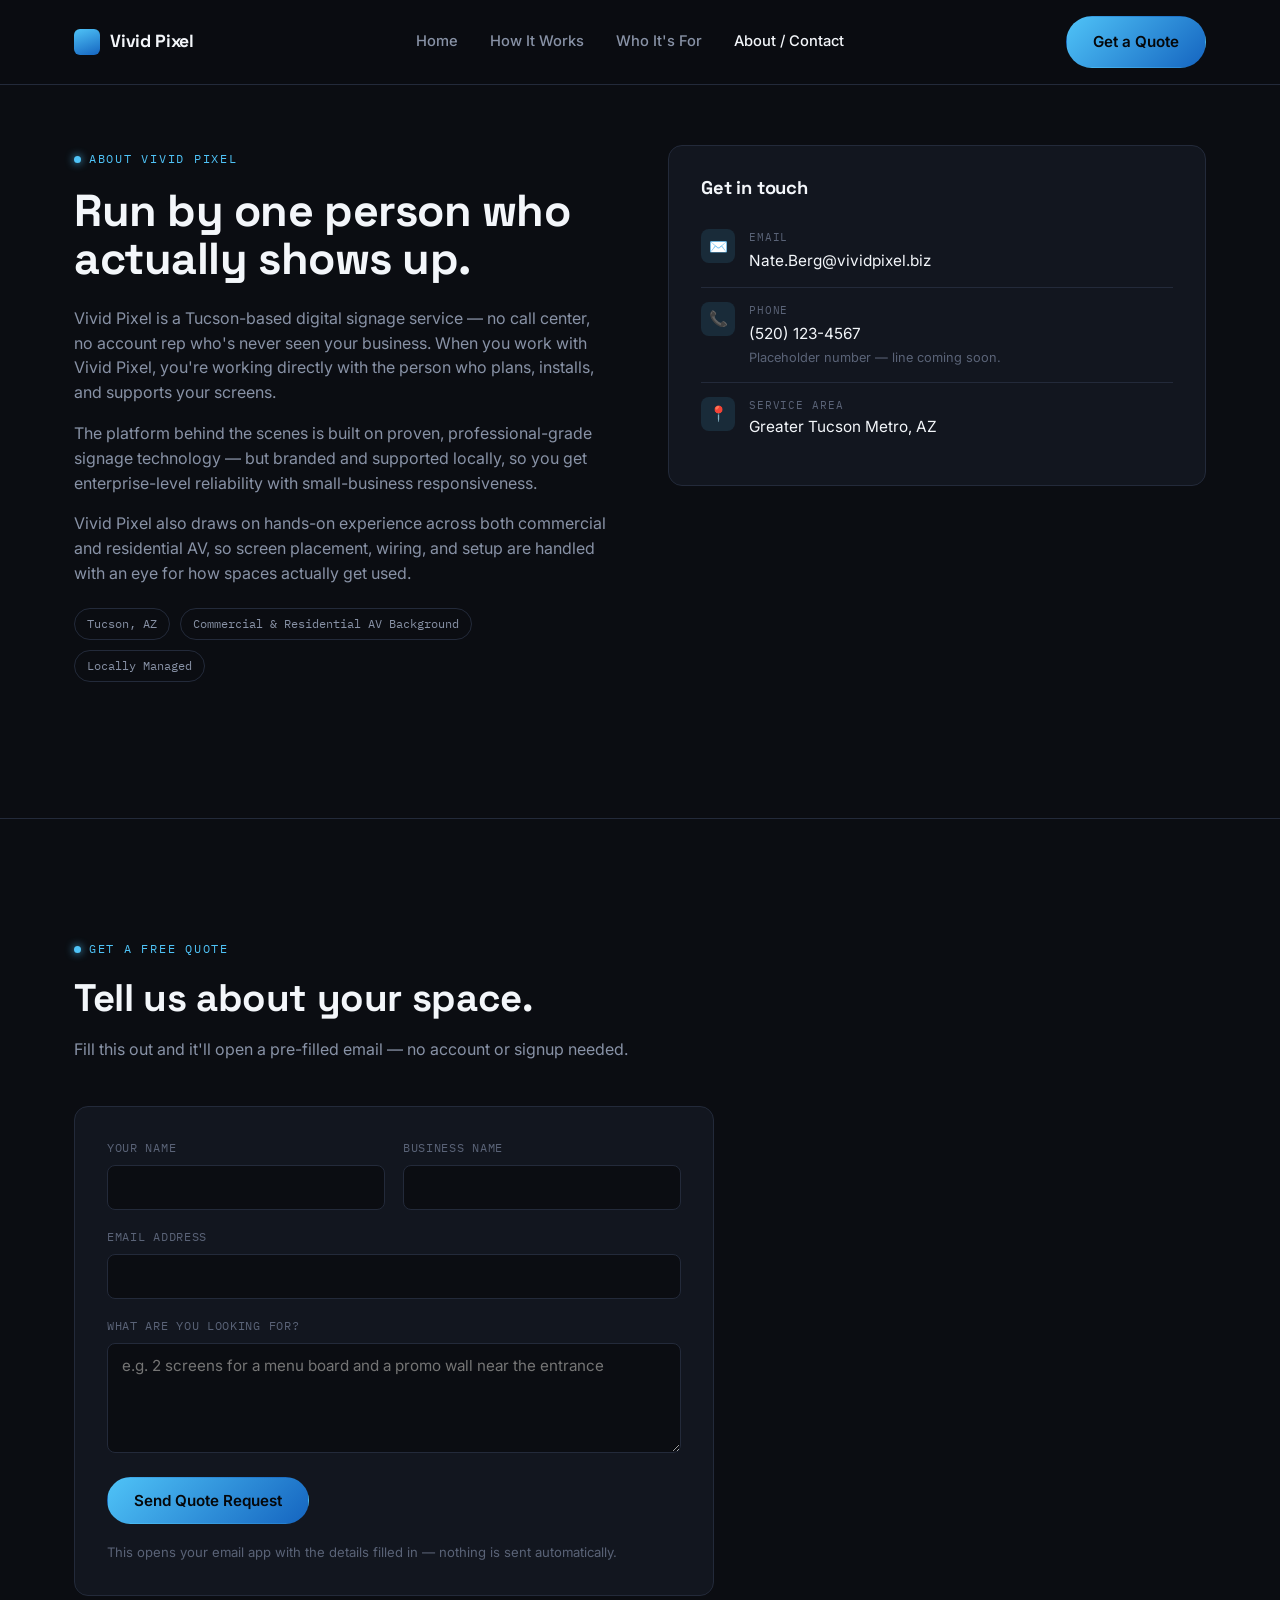
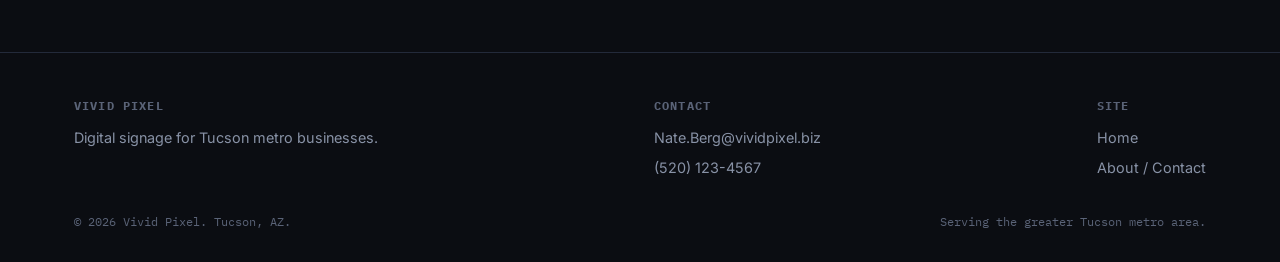
==== about.html @ faa253bd "Add files via upload" ====
<!DOCTYPE html>
<html lang="en">
<head>
<meta charset="UTF-8">
<meta name="viewport" content="width=device-width, initial-scale=1.0">
<title>About &amp; Contact — Vivid Pixel</title>
<meta name="description" content="Meet Vivid Pixel and get a free quote for digital signage at your Tucson-area business.">
<link rel="icon" href="assets/logo.png">
<link rel="preconnect" href="https://fonts.googleapis.com">
<link href="https://fonts.googleapis.com/css2?family=Space+Grotesk:wght@500;700&family=Inter:wght@400;500;600&family=IBM+Plex+Mono:wght@400;500&display=swap" rel="stylesheet">
<link rel="stylesheet" href="style.css">
</head>
<body>

<header class="site-header">
  <div class="wrap">
    <a href="index.html" class="brand">
      <span class="brand-mark"></span>
      Vivid Pixel
    </a>
    <nav class="main-nav">
      <a class="nav-link" href="index.html">Home</a>
      <a class="nav-link" href="index.html#how-it-works">How It Works</a>
      <a class="nav-link" href="index.html#who-its-for">Who It's For</a>
      <a class="nav-link" href="about.html" aria-current="page">About / Contact</a>
    </nav>
    <div class="nav-cta">
      <a href="about.html#quote" class="btn btn-primary">Get a Quote</a>
      <button class="menu-toggle" aria-label="Toggle menu" aria-expanded="false">☰</button>
    </div>
  </div>
</header>

<main>
  <!-- ABOUT -->
  <section style="padding-top: 60px;">
    <div class="wrap about-grid">
      <div class="story">
        <span class="eyebrow">About Vivid Pixel</span>
        <h1 style="font-size: clamp(2rem, 4vw, 2.8rem);">Run by one person who actually shows up.</h1>
        <p>Vivid Pixel is a Tucson-based digital signage service — no call center, no account rep who's never seen your business. When you work with Vivid Pixel, you're working directly with the person who plans, installs, and supports your screens.</p>
        <p>The platform behind the scenes is built on proven, professional-grade signage technology — but branded and supported locally, so you get enterprise-level reliability with small-business responsiveness.</p>
        <p>Vivid Pixel also draws on hands-on experience across both commercial and residential AV, so screen placement, wiring, and setup are handled with an eye for how spaces actually get used.</p>
        <div class="badge-row">
          <span class="badge">Tucson, AZ</span>
          <span class="badge">Commercial &amp; Residential AV Background</span>
          <span class="badge">Locally Managed</span>
        </div>
      </div>

      <div class="contact-card">
        <h3 style="margin-bottom: 18px;">Get in touch</h3>
        <div class="contact-row">
          <span class="icon">✉️</span>
          <div>
            <div class="label">Email</div>
            <a class="value" href="mailto:Nate.Berg@vividpixel.biz">Nate.Berg@vividpixel.biz</a>
          </div>
        </div>
        <div class="contact-row">
          <span class="icon">📞</span>
          <div>
            <div class="label">Phone</div>
            <a class="value" href="tel:5201234567">(520) 123-4567</a>
            <div class="note">Placeholder number — line coming soon.</div>
          </div>
        </div>
        <div class="contact-row">
          <span class="icon">📍</span>
          <div>
            <div class="label">Service Area</div>
            <div class="value">Greater Tucson Metro, AZ</div>
          </div>
        </div>
      </div>
    </div>
  </section>

  <hr class="divider" style="margin: 60px 0;">

  <!-- CONTACT FORM -->
  <section id="quote" class="tight">
    <div class="wrap">
      <div class="section-head">
        <span class="eyebrow">Get a Free Quote</span>
        <h2>Tell us about your space.</h2>
        <p>Fill this out and it'll open a pre-filled email — no account or signup needed.</p>
      </div>

      <form class="quote-form" style="max-width: 640px;">
        <div class="form-row">
          <div class="field">
            <label for="name">Your Name</label>
            <input type="text" id="name" name="name" required>
          </div>
          <div class="field">
            <label for="business">Business Name</label>
            <input type="text" id="business" name="business">
          </div>
        </div>
        <div class="field">
          <label for="email">Email Address</label>
          <input type="email" id="email" name="email" required>
        </div>
        <div class="field">
          <label for="message">What are you looking for?</label>
          <textarea id="message" name="message" placeholder="e.g. 2 screens for a menu board and a promo wall near the entrance"></textarea>
        </div>
        <button type="submit" class="btn btn-primary" style="justify-self: start;">Send Quote Request</button>
        <p class="form-note">This opens your email app with the details filled in — nothing is sent automatically.</p>
      </form>
    </div>
  </section>
</main>

<footer class="site-footer">
  <div class="wrap">
    <div class="footer-grid">
      <div class="footer-col">
        <h4>Vivid Pixel</h4>
        <p>Digital signage for Tucson metro businesses.</p>
      </div>
      <div class="footer-col">
        <h4>Contact</h4>
        <a href="mailto:Nate.Berg@vividpixel.biz">Nate.Berg@vividpixel.biz</a>
        <a href="tel:5201234567">(520) 123-4567</a>
      </div>
      <div class="footer-col">
        <h4>Site</h4>
        <a href="index.html">Home</a>
        <a href="about.html">About / Contact</a>
      </div>
    </div>
    <div class="footer-bottom">
      <span>© 2026 Vivid Pixel. Tucson, AZ.</span>
      <span>Serving the greater Tucson metro area.</span>
    </div>
  </div>
</footer>

<script src="script.js"></script>
</body>
</html>
---- style.css ----
/* ===== Vivid Pixel — Design Tokens ===== */
:root {
  --bg: #0B0D12;
  --surface: #12161F;
  --surface-2: #1A2030;
  --border: #232A3A;
  --blue-light: #4FC3F7;
  --blue-deep: #1565C0;
  --white: #F3F6FA;
  --muted: #8892A6;
  --muted-dim: #5A6377;

  --font-display: 'Space Grotesk', sans-serif;
  --font-body: 'Inter', sans-serif;
  --font-mono: 'IBM Plex Mono', monospace;

  --radius: 14px;
  --radius-sm: 8px;
  --max-width: 1180px;
}

* { box-sizing: border-box; }
html { scroll-behavior: smooth; }

body {
  margin: 0;
  background: var(--bg);
  color: var(--white);
  font-family: var(--font-body);
  line-height: 1.55;
  -webkit-font-smoothing: antialiased;
}

img { max-width: 100%; display: block; }

a { color: inherit; text-decoration: none; }

.wrap {
  max-width: var(--max-width);
  margin: 0 auto;
  padding: 0 24px;
}

h1, h2, h3 {
  font-family: var(--font-display);
  font-weight: 700;
  line-height: 1.08;
  margin: 0 0 0.5em 0;
  letter-spacing: -0.01em;
}

h1 { font-size: clamp(2.4rem, 5vw, 4rem); }
h2 { font-size: clamp(1.7rem, 3.2vw, 2.4rem); }
h3 { font-size: 1.15rem; }

p { color: var(--muted); margin: 0 0 1em 0; }

.eyebrow {
  font-family: var(--font-mono);
  font-size: 0.78rem;
  letter-spacing: 0.14em;
  text-transform: uppercase;
  color: var(--blue-light);
  display: inline-flex;
  align-items: center;
  gap: 8px;
  margin-bottom: 18px;
}

.eyebrow::before {
  content: '';
  width: 7px;
  height: 7px;
  border-radius: 50%;
  background: var(--blue-light);
  box-shadow: 0 0 8px var(--blue-light);
}

/* Buttons */
.btn {
  display: inline-flex;
  align-items: center;
  justify-content: center;
  gap: 8px;
  padding: 13px 26px;
  border-radius: 999px;
  font-family: var(--font-body);
  font-weight: 600;
  font-size: 0.95rem;
  cursor: pointer;
  border: 1px solid transparent;
  transition: transform 0.15s ease, box-shadow 0.15s ease, background 0.15s ease, border-color 0.15s ease;
}

.btn:focus-visible {
  outline: 2px solid var(--blue-light);
  outline-offset: 3px;
}

.btn-primary {
  background: linear-gradient(135deg, var(--blue-light), var(--blue-deep));
  color: #05070A;
}
.btn-primary:hover { transform: translateY(-2px); box-shadow: 0 10px 24px rgba(79, 195, 247, 0.28); }

.btn-ghost {
  background: transparent;
  border-color: var(--border);
  color: var(--white);
}
.btn-ghost:hover { border-color: var(--blue-light); color: var(--blue-light); }

/* ===== Header ===== */
.site-header {
  position: sticky;
  top: 0;
  z-index: 50;
  background: rgba(11, 13, 18, 0.85);
  backdrop-filter: blur(10px);
  border-bottom: 1px solid var(--border);
}

.site-header .wrap {
  display: flex;
  align-items: center;
  justify-content: space-between;
  padding-top: 16px;
  padding-bottom: 16px;
}

.brand {
  display: flex;
  align-items: center;
  gap: 10px;
  font-family: var(--font-display);
  font-weight: 700;
  font-size: 1.1rem;
  letter-spacing: -0.01em;
}

.brand-mark {
  width: 26px;
  height: 26px;
  border-radius: 6px;
  background: linear-gradient(160deg, var(--blue-light), var(--blue-deep));
  flex-shrink: 0;
}

nav.main-nav {
  display: flex;
  align-items: center;
  gap: 32px;
}

nav.main-nav a.nav-link {
  font-size: 0.92rem;
  color: var(--muted);
  font-weight: 500;
  transition: color 0.15s ease;
}
nav.main-nav a.nav-link:hover,
nav.main-nav a.nav-link[aria-current="page"] { color: var(--white); }

.nav-cta { display: flex; align-items: center; gap: 18px; }

.menu-toggle {
  display: none;
  background: none;
  border: 1px solid var(--border);
  border-radius: 8px;
  width: 42px;
  height: 42px;
  color: var(--white);
  font-size: 1.3rem;
  cursor: pointer;
}

@media (max-width: 860px) {
  nav.main-nav { display: none; }
  .nav-cta .btn-ghost { display: none; }
  .menu-toggle { display: block; }

  nav.main-nav.open {
    display: flex;
    flex-direction: column;
    align-items: flex-start;
    gap: 4px;
    position: absolute;
    top: 68px;
    left: 0;
    right: 0;
    background: var(--surface);
    border-bottom: 1px solid var(--border);
    padding: 12px 24px 20px;
  }
  nav.main-nav.open a.nav-link {
    padding: 12px 0;
    width: 100%;
    border-bottom: 1px solid var(--border);
  }
}

/* ===== Hero ===== */
.hero {
  padding: 90px 0 70px;
  position: relative;
  overflow: hidden;
}

.hero::before {
  content: '';
  position: absolute;
  top: -180px;
  right: -160px;
  width: 520px;
  height: 520px;
  background: radial-gradient(circle, rgba(79,195,247,0.16), transparent 70%);
  pointer-events: none;
}

.hero-grid {
  display: grid;
  grid-template-columns: 1.05fr 0.95fr;
  gap: 56px;
  align-items: center;
}

@media (max-width: 900px) {
  .hero-grid { grid-template-columns: 1fr; }
}

.hero-copy p.lead {
  font-size: 1.1rem;
  max-width: 46ch;
  margin-bottom: 28px;
}

.hero-actions { display: flex; gap: 14px; flex-wrap: wrap; margin-bottom: 34px; }

.hero-trust {
  display: flex;
  gap: 22px;
  flex-wrap: wrap;
  font-family: var(--font-mono);
  font-size: 0.78rem;
  color: var(--muted-dim);
  letter-spacing: 0.02em;
}

/* Signature: mock signage screen */
.screen-mockup {
  background: var(--surface);
  border: 1px solid var(--border);
  border-radius: 20px;
  padding: 16px;
  box-shadow: 0 30px 60px -20px rgba(0,0,0,0.6);
}

.screen-mockup-bar {
  display: flex;
  align-items: center;
  justify-content: space-between;
  padding: 0 6px 14px;
  font-family: var(--font-mono);
  font-size: 0.7rem;
  color: var(--muted-dim);
}

.screen-mockup-bar .live {
  display: inline-flex;
  align-items: center;
  gap: 6px;
  color: var(--blue-light);
}
.screen-mockup-bar .live::before {
  content: '';
  width: 6px;
  height: 6px;
  border-radius: 50%;
  background: var(--blue-light);
  animation: pulse 1.6s infinite ease-in-out;
}

@keyframes pulse {
  0%, 100% { opacity: 1; }
  50% { opacity: 0.25; }
}

.screen {
  position: relative;
  aspect-ratio: 16 / 10;
  border-radius: 12px;
  overflow: hidden;
  background: linear-gradient(160deg, #0E2A3D, #071019 65%);
  border: 1px solid var(--border);
}

.slide {
  position: absolute;
  inset: 0;
  display: flex;
  flex-direction: column;
  justify-content: flex-end;
  padding: 22px;
  opacity: 0;
  transform: scale(1.02);
  transition: opacity 0.6s ease, transform 0.6s ease;
}
.slide.active { opacity: 1; transform: scale(1); }

.slide .tag {
  font-family: var(--font-mono);
  font-size: 0.68rem;
  color: var(--blue-light);
  letter-spacing: 0.1em;
  text-transform: uppercase;
  margin-bottom: 8px;
}
.slide h4 {
  font-family: var(--font-display);
  font-size: 1.5rem;
  margin: 0 0 4px 0;
  color: var(--white);
}
.slide p { color: rgba(243,246,250,0.75); margin: 0; font-size: 0.9rem; }

.screen-progress {
  height: 3px;
  background: var(--border);
  border-radius: 3px;
  margin-top: 12px;
  overflow: hidden;
}
.screen-progress-bar {
  height: 100%;
  width: 0%;
  background: linear-gradient(90deg, var(--blue-light), var(--blue-deep));
}
.screen-progress-bar.animate { animation: fillbar 4s linear; }
@keyframes fillbar { from { width: 0%; } to { width: 100%; } }

.mockup-caption {
  text-align: center;
  font-family: var(--font-mono);
  font-size: 0.72rem;
  color: var(--muted-dim);
  margin-top: 14px;
}

/* ===== Sections ===== */
section { padding: 76px 0; }
section.tight { padding: 56px 0; }
.section-head { max-width: 640px; margin-bottom: 44px; }
.section-head p { margin: 0; }

.divider { border: none; border-top: 1px solid var(--border); margin: 0; }

/* Steps */
.steps {
  display: grid;
  grid-template-columns: repeat(3, 1fr);
  gap: 28px;
}
@media (max-width: 780px) { .steps { grid-template-columns: 1fr; } }

.step {
  background: var(--surface);
  border: 1px solid var(--border);
  border-radius: var(--radius);
  padding: 28px 26px;
}
.step .num {
  font-family: var(--font-mono);
  color: var(--blue-light);
  font-size: 0.85rem;
  margin-bottom: 14px;
  display: block;
}
.step h3 { margin-bottom: 10px; }
.step p { margin: 0; font-size: 0.94rem; }

/* Use case grid */
.use-grid {
  display: grid;
  grid-template-columns: repeat(4, 1fr);
  gap: 20px;
}
@media (max-width: 980px) { .use-grid { grid-template-columns: repeat(2, 1fr); } }
@media (max-width: 560px) { .use-grid { grid-template-columns: 1fr; } }

.use-card {
  border: 1px solid var(--border);
  border-radius: var(--radius);
  padding: 24px 20px;
  background: linear-gradient(160deg, var(--surface), var(--bg));
  transition: border-color 0.15s ease, transform 0.15s ease;
}
.use-card:hover { border-color: var(--blue-light); transform: translateY(-3px); }
.use-card .icon {
  width: 40px; height: 40px;
  border-radius: 10px;
  background: rgba(79,195,247,0.12);
  color: var(--blue-light);
  display: flex; align-items: center; justify-content: center;
  margin-bottom: 16px;
  font-size: 1.15rem;
}
.use-card h3 { font-size: 1rem; margin-bottom: 6px; }
.use-card p { font-size: 0.88rem; margin: 0; }

/* Why list */
.why-grid {
  display: grid;
  grid-template-columns: repeat(2, 1fr);
  gap: 24px 40px;
}
@media (max-width: 700px) { .why-grid { grid-template-columns: 1fr; } }

.why-item { display: flex; gap: 14px; }
.why-item .mark {
  flex-shrink: 0;
  width: 30px; height: 30px;
  border-radius: 50%;
  background: rgba(79,195,247,0.12);
  color: var(--blue-light);
  display: flex; align-items: center; justify-content: center;
  font-family: var(--font-mono);
  font-size: 0.85rem;
}
.why-item h3 { font-size: 1rem; margin-bottom: 4px; }
.why-item p { margin: 0; font-size: 0.9rem; }

/* CTA band */
.cta-band {
  background: linear-gradient(135deg, var(--surface-2), var(--surface));
  border: 1px solid var(--border);
  border-radius: 20px;
  padding: 52px;
  display: flex;
  align-items: center;
  justify-content: space-between;
  gap: 30px;
  flex-wrap: wrap;
}
.cta-band h2 { margin-bottom: 8px; }
.cta-band p { margin: 0; }

/* Footer */
footer.site-footer {
  border-top: 1px solid var(--border);
  padding: 44px 0 30px;
}
.footer-grid {
  display: flex;
  justify-content: space-between;
  gap: 30px;
  flex-wrap: wrap;
  margin-bottom: 26px;
}
.footer-col h4 {
  font-family: var(--font-mono);
  font-size: 0.72rem;
  letter-spacing: 0.1em;
  text-transform: uppercase;
  color: var(--muted-dim);
  margin: 0 0 12px 0;
}
.footer-col a, .footer-col p {
  display: block;
  font-size: 0.9rem;
  color: var(--muted);
  margin: 0 0 8px 0;
}
.footer-col a:hover { color: var(--blue-light); }
.footer-bottom {
  font-family: var(--font-mono);
  font-size: 0.75rem;
  color: var(--muted-dim);
  display: flex;
  justify-content: space-between;
  flex-wrap: wrap;
  gap: 10px;
}

/* ===== About / Contact page ===== */
.about-grid {
  display: grid;
  grid-template-columns: 1fr 1fr;
  gap: 56px;
  align-items: start;
}
@media (max-width: 900px) { .about-grid { grid-template-columns: 1fr; } }

.badge-row { display: flex; gap: 10px; flex-wrap: wrap; margin-top: 22px; }
.badge {
  font-family: var(--font-mono);
  font-size: 0.72rem;
  color: var(--muted);
  border: 1px solid var(--border);
  border-radius: 999px;
  padding: 6px 12px;
}

.contact-card {
  background: var(--surface);
  border: 1px solid var(--border);
  border-radius: var(--radius);
  padding: 32px;
}
.contact-row {
  display: flex;
  gap: 14px;
  padding: 14px 0;
  border-bottom: 1px solid var(--border);
}
.contact-row:last-child { border-bottom: none; }
.contact-row .icon {
  width: 34px; height: 34px;
  border-radius: 8px;
  background: rgba(79,195,247,0.12);
  color: var(--blue-light);
  display: flex; align-items: center; justify-content: center;
  flex-shrink: 0;
  font-size: 0.95rem;
}
.contact-row .label {
  font-family: var(--font-mono);
  font-size: 0.68rem;
  letter-spacing: 0.08em;
  text-transform: uppercase;
  color: var(--muted-dim);
  margin-bottom: 2px;
}
.contact-row .value { color: var(--white); font-size: 0.96rem; }
.contact-row .note { color: var(--muted-dim); font-size: 0.8rem; margin-top: 2px; }

form.quote-form {
  background: var(--surface);
  border: 1px solid var(--border);
  border-radius: var(--radius);
  padding: 32px;
  display: grid;
  gap: 18px;
}
.form-row { display: grid; grid-template-columns: 1fr 1fr; gap: 18px; }
@media (max-width: 560px) { .form-row { grid-template-columns: 1fr; } }

.field label {
  display: block;
  font-family: var(--font-mono);
  font-size: 0.72rem;
  letter-spacing: 0.06em;
  text-transform: uppercase;
  color: var(--muted-dim);
  margin-bottom: 8px;
}
.field input,
.field textarea,
.field select {
  width: 100%;
  background: var(--bg);
  border: 1px solid var(--border);
  border-radius: var(--radius-sm);
  padding: 12px 14px;
  color: var(--white);
  font-family: var(--font-body);
  font-size: 0.95rem;
}
.field input:focus,
.field textarea:focus,
.field select:focus {
  outline: none;
  border-color: var(--blue-light);
}
.field textarea { resize: vertical; min-height: 110px; }

.form-note {
  font-size: 0.82rem;
  color: var(--muted-dim);
  margin: 0;
}

.story p { font-size: 1rem; }
.story p:last-child { margin-bottom: 0; }
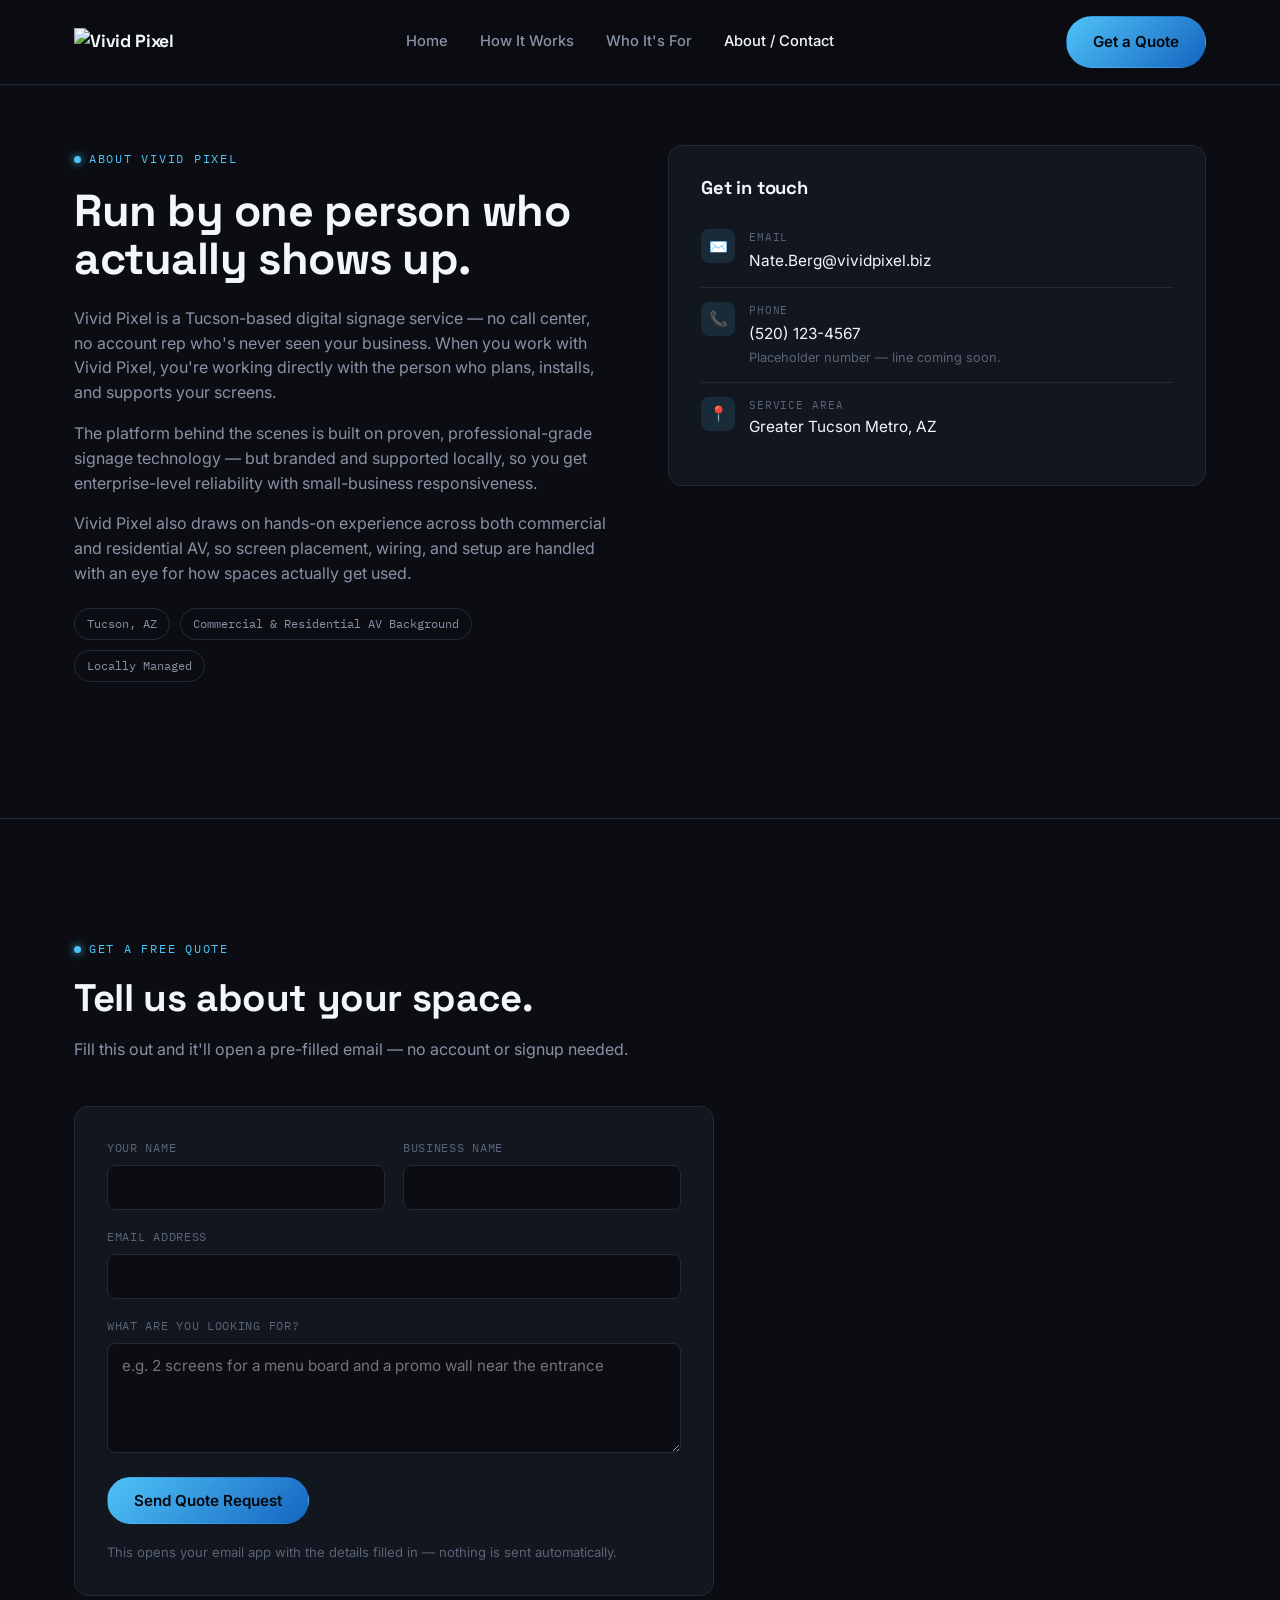
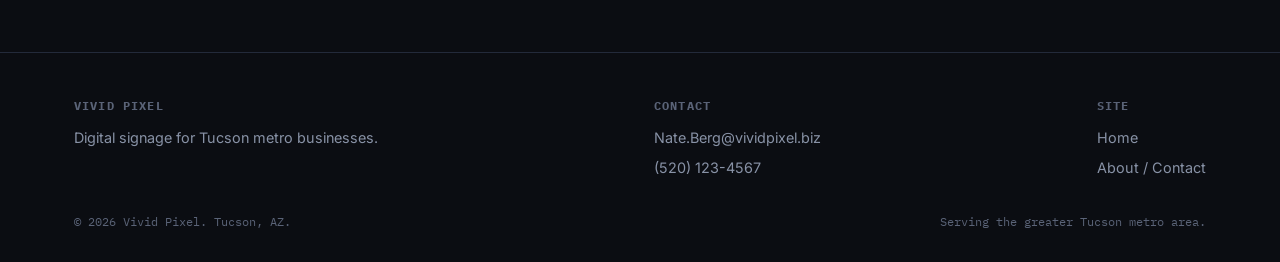
==== commit 825ae2a6: "Add files via upload" ====
--- a/about.html
+++ b/about.html
@@ -5,18 +5,17 @@
 <meta name="viewport" content="width=device-width, initial-scale=1.0">
 <title>About &amp; Contact — Vivid Pixel</title>
 <meta name="description" content="Meet Vivid Pixel and get a free quote for digital signage at your Tucson-area business.">
-<link rel="icon" href="assets/logo.png">
+<link rel="icon" href="assets/branding/logo.png">
 <link rel="preconnect" href="https://fonts.googleapis.com">
 <link href="https://fonts.googleapis.com/css2?family=Space+Grotesk:wght@500;700&family=Inter:wght@400;500;600&family=IBM+Plex+Mono:wght@400;500&display=swap" rel="stylesheet">
-<link rel="stylesheet" href="style.css">
+<link rel="stylesheet" href="style.css?v=2">
 </head>
 <body>
 
 <header class="site-header">
   <div class="wrap">
     <a href="index.html" class="brand">
-      <span class="brand-mark"></span>
-      Vivid Pixel
+      <img src="assets/branding/logo-header.png" alt="Vivid Pixel" class="brand-logo" />
     </a>
     <nav class="main-nav">
       <a class="nav-link" href="index.html">Home</a>
@@ -138,6 +137,6 @@
   </div>
 </footer>
 
-<script src="script.js"></script>
+<script src="script.js?v=2"></script>
 </body>
 </html>
--- a/style.css
+++ b/style.css
@@ -308,6 +308,11 @@
 }
 .slide.active { opacity: 1; transform: scale(1); }
 
+/* Only the visible slide should be clickable — otherwise the last slide
+   in the HTML always sits on top and swallows clicks meant for others. */
+.slide { pointer-events: none; }
+.slide.active { pointer-events: auto; }
+
 .slide .tag {
   font-family: var(--font-mono);
   font-size: 0.68rem;
@@ -324,20 +329,26 @@
 }
 .slide p { color: rgba(243,246,250,0.75); margin: 0; font-size: 0.9rem; }
 
-.screen-progress {
-  height: 3px;
-  background: var(--border);
-  border-radius: 3px;
-  margin-top: 12px;
-  overflow: hidden;
-}
-.screen-progress-bar {
+/* Image slides (real signage example photos) fill the frame edge-to-edge,
+   cropping to cover rather than being padded/inset like text slides. */
+.slide img {
+  width: 100%;
   height: 100%;
-  width: 0%;
-  background: linear-gradient(90deg, var(--blue-light), var(--blue-deep));
-}
-.screen-progress-bar.animate { animation: fillbar 4s linear; }
-@keyframes fillbar { from { width: 0%; } to { width: 100%; } }
+  object-fit: cover;
+  border-radius: inherit;
+}
+
+.screen.image-screen .slide {
+  padding: 0;
+}
+
+.slide img.lightbox-trigger {
+  cursor: zoom-in;
+  transition: filter 0.2s ease;
+}
+.slide img.lightbox-trigger:hover {
+  filter: brightness(1.08);
+}
 
 .mockup-caption {
   text-align: center;
@@ -582,3 +593,61 @@
 
 .story p { font-size: 1rem; }
 .story p:last-child { margin-bottom: 0; }
+
+/* ===== Lightbox (click an image to view it enlarged, in-page) ===== */
+.lightbox {
+  position: fixed;
+  inset: 0;
+  z-index: 200;
+  display: flex;
+  align-items: center;
+  justify-content: center;
+  padding: 40px;
+  background: rgba(5, 6, 9, 0.88);
+  backdrop-filter: blur(6px);
+  opacity: 0;
+  visibility: hidden;
+  transition: opacity 0.2s ease, visibility 0.2s ease;
+}
+
+.lightbox.open {
+  opacity: 1;
+  visibility: visible;
+}
+
+.lightbox-img {
+  max-width: min(90vw, 1100px);
+  max-height: 85vh;
+  width: auto;
+  height: auto;
+  border-radius: var(--radius);
+  box-shadow: 0 30px 80px -20px rgba(0,0,0,0.7);
+  border: 1px solid var(--border);
+  transform: scale(0.96);
+  transition: transform 0.2s ease;
+}
+.lightbox.open .lightbox-img {
+  transform: scale(1);
+}
+
+.lightbox-close {
+  position: absolute;
+  top: 22px;
+  right: 26px;
+  width: 44px;
+  height: 44px;
+  border-radius: 50%;
+  border: 1px solid var(--border);
+  background: var(--surface);
+  color: var(--white);
+  font-size: 1.6rem;
+  line-height: 1;
+  cursor: pointer;
+  display: flex;
+  align-items: center;
+  justify-content: center;
+}
+.lightbox-close:hover {
+  border-color: var(--blue-light);
+  color: var(--blue-light);
+}
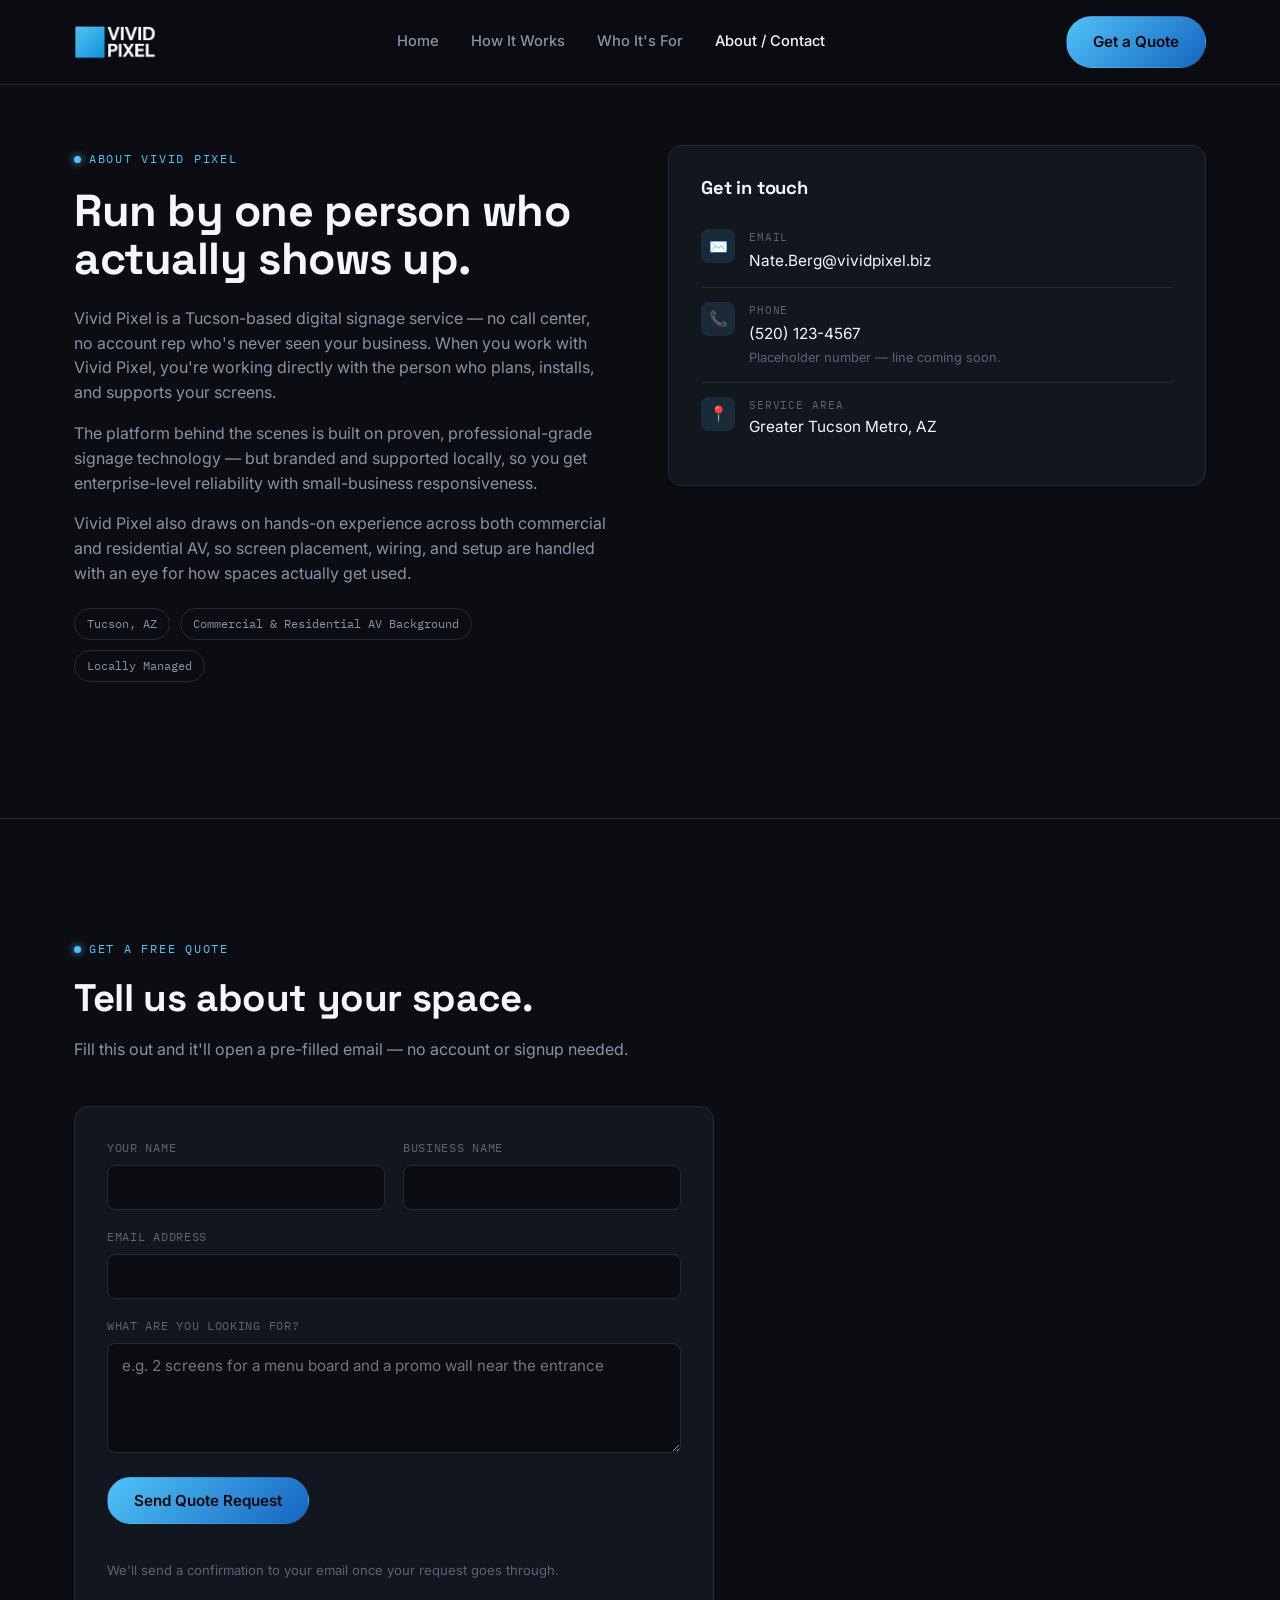
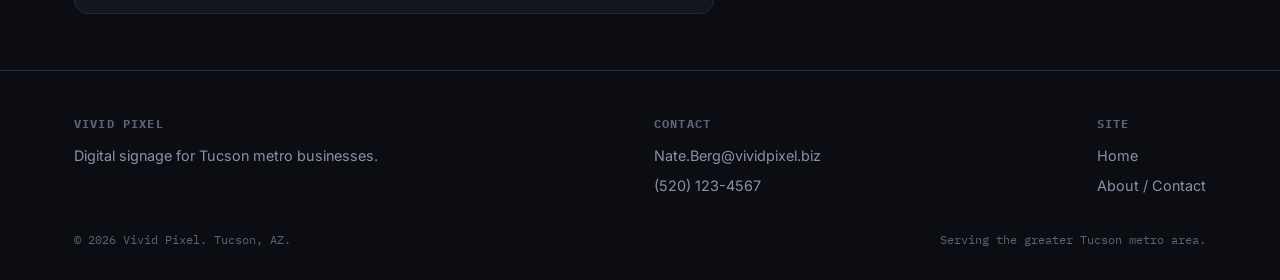
==== commit 7856489e: "Add files via upload" ====
--- a/about.html
+++ b/about.html
@@ -86,7 +86,16 @@
         <p>Fill this out and it'll open a pre-filled email — no account or signup needed.</p>
       </div>
 
-      <form class="quote-form" style="max-width: 640px;">
+      <form class="quote-form" style="max-width: 640px;" action="https://formsubmit.co/Nate.Berg@vividpixel.biz" method="POST">
+        <!-- FormSubmit configuration (all hidden, none shown to the visitor) -->
+        <input type="hidden" name="_subject" value="New Quote Request — Vivid Pixel Website">
+        <input type="hidden" name="_template" value="table">
+        <input type="hidden" name="_captcha" value="false">
+        <input type="hidden" name="_autoresponse" value="Thanks for reaching out to Vivid Pixel! We've received your quote request and will get back to you shortly to talk through your digital signage needs. If anything's urgent in the meantime, just reply to this email.">
+        <input type="hidden" name="_next" value="https://vividpixel.biz/about.html?submitted=true">
+        <!-- Honeypot field: invisible to real visitors, but bots often fill every field they find -->
+        <input type="text" name="_honey" style="display:none" tabindex="-1" autocomplete="off">
+
         <div class="form-row">
           <div class="field">
             <label for="name">Your Name</label>
@@ -106,7 +115,8 @@
           <textarea id="message" name="message" placeholder="e.g. 2 screens for a menu board and a promo wall near the entrance"></textarea>
         </div>
         <button type="submit" class="btn btn-primary" style="justify-self: start;">Send Quote Request</button>
-        <p class="form-note">This opens your email app with the details filled in — nothing is sent automatically.</p>
+        <div class="form-status" id="formStatus" role="status" aria-live="polite"></div>
+        <p class="form-note">We'll send a confirmation to your email once your request goes through.</p>
       </form>
     </div>
   </section>
--- a/style.css
+++ b/style.css
@@ -138,12 +138,10 @@
   letter-spacing: -0.01em;
 }
 
-.brand-mark {
-  width: 26px;
-  height: 26px;
-  border-radius: 6px;
-  background: linear-gradient(160deg, var(--blue-light), var(--blue-deep));
-  flex-shrink: 0;
+.brand-logo {
+  height: 34px;
+  width: auto;
+  display: block;
 }
 
 nav.main-nav {
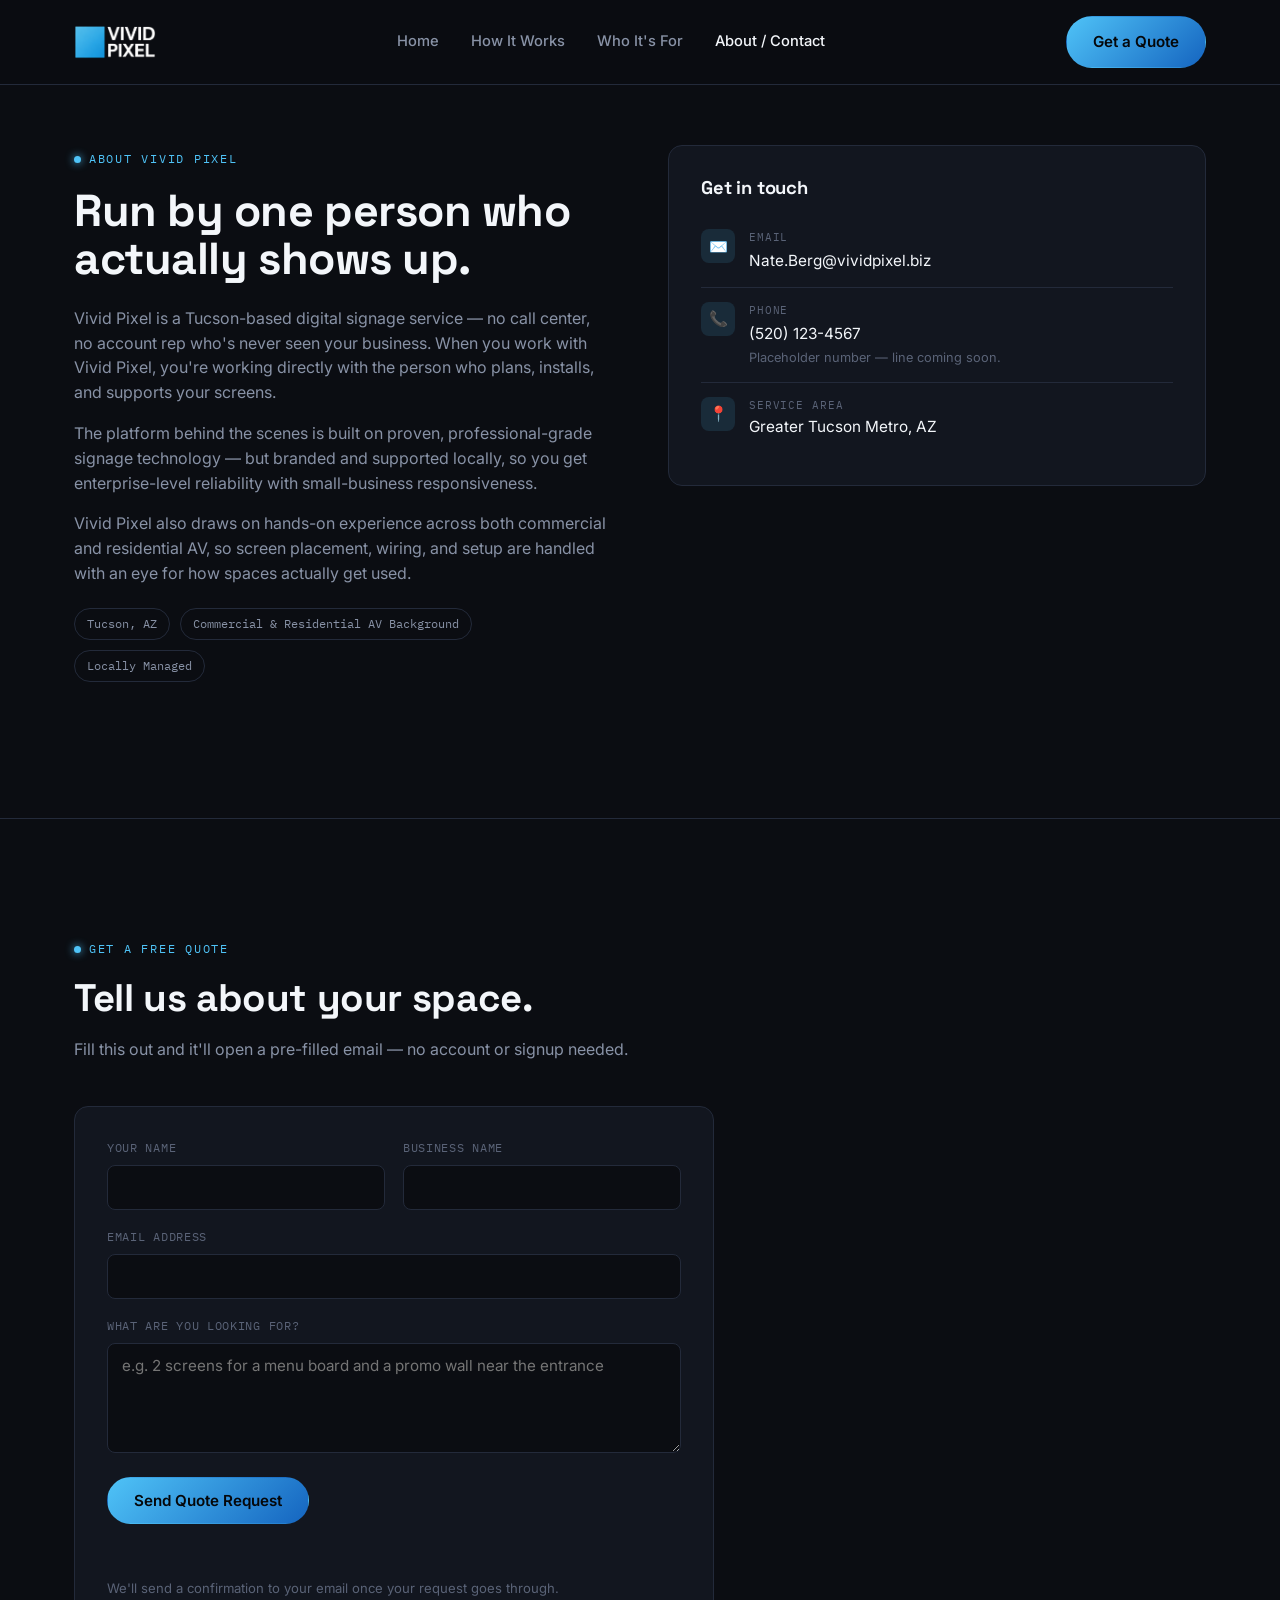
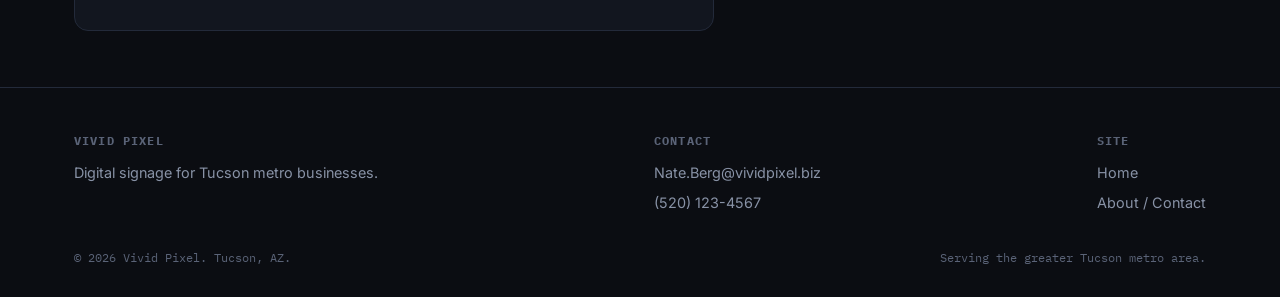
==== commit 53700e39: "Add files via upload" ====
--- a/about.html
+++ b/about.html
@@ -86,15 +86,15 @@
         <p>Fill this out and it'll open a pre-filled email — no account or signup needed.</p>
       </div>
 
-      <form class="quote-form" style="max-width: 640px;" action="https://formsubmit.co/Nate.Berg@vividpixel.biz" method="POST">
-        <!-- FormSubmit configuration (all hidden, none shown to the visitor) -->
-        <input type="hidden" name="_subject" value="New Quote Request — Vivid Pixel Website">
-        <input type="hidden" name="_template" value="table">
-        <input type="hidden" name="_captcha" value="false">
-        <input type="hidden" name="_autoresponse" value="Thanks for reaching out to Vivid Pixel! We've received your quote request and will get back to you shortly to talk through your digital signage needs. If anything's urgent in the meantime, just reply to this email.">
-        <input type="hidden" name="_next" value="https://vividpixel.biz/about.html?submitted=true">
-        <!-- Honeypot field: invisible to real visitors, but bots often fill every field they find -->
-        <input type="text" name="_honey" style="display:none" tabindex="-1" autocomplete="off">
+      <form class="quote-form" style="max-width: 640px;" action="https://api.web3forms.com/submit" method="POST">
+        <!-- Web3Forms configuration (all hidden, none shown to the visitor) -->
+        <!-- Replace YOUR_ACCESS_KEY_HERE with the real key from your Web3Forms confirmation email -->
+        <input type="hidden" name="access_key" value="88f871cf-ae2a-49b0-9ded-cb784526333e">
+        <input type="hidden" name="subject" value="New Quote Request — Vivid Pixel Website">
+        <input type="hidden" name="from_name" value="Vivid Pixel Website">
+        <input type="hidden" name="redirect" value="https://vividpixel.biz/about.html?submitted=true">
+        <!-- Honeypot field: Web3Forms' documented spam-catcher. Real visitors never see or check this. -->
+        <input type="checkbox" name="botcheck" style="display:none" tabindex="-1" autocomplete="off">
 
         <div class="form-row">
           <div class="field">
--- a/style.css
+++ b/style.css
@@ -649,3 +649,18 @@
   border-color: var(--blue-light);
   color: var(--blue-light);
 }
+
+/* Quote form submission status (FormSubmit AJAX result) */
+.form-status {
+  font-size: 0.9rem;
+  min-height: 1.2em;
+}
+.form-status.success {
+  color: var(--blue-light);
+}
+.form-status.error {
+  color: #F87171;
+}
+.form-status.error a {
+  text-decoration: underline;
+}
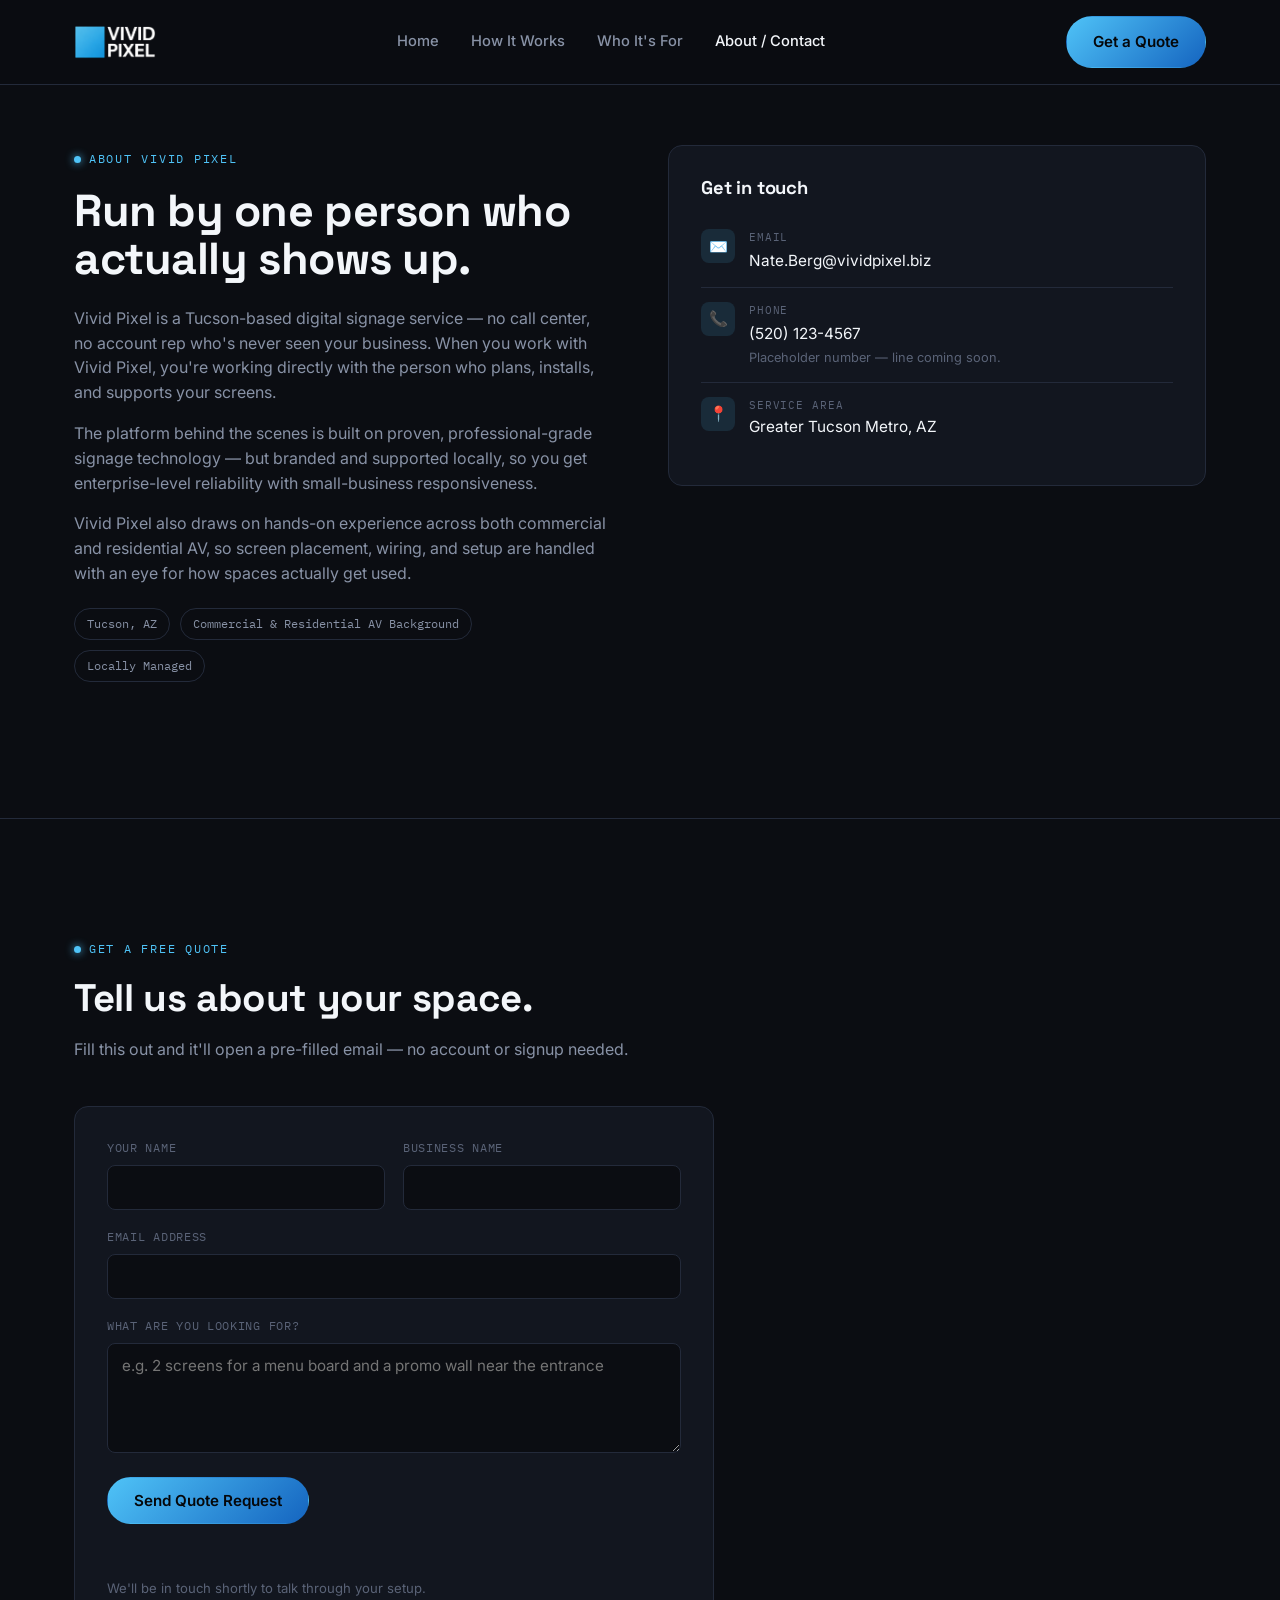
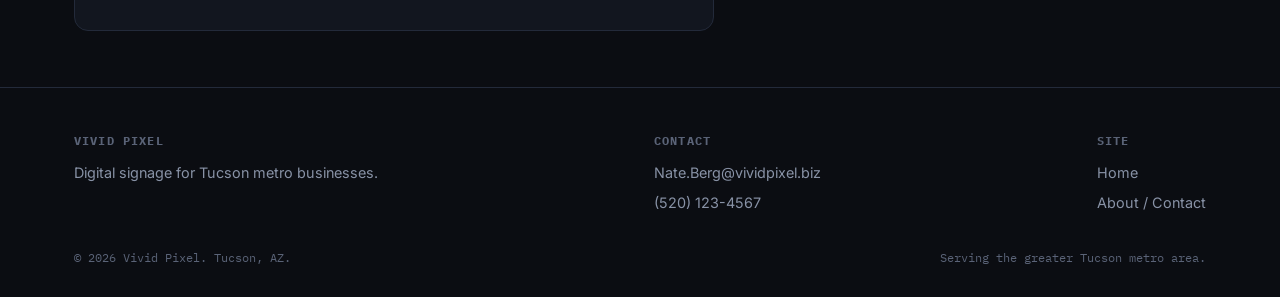
==== commit 94088a6d: "Add files via upload" ====
--- a/about.html
+++ b/about.html
@@ -88,7 +88,6 @@
 
       <form class="quote-form" style="max-width: 640px;" action="https://api.web3forms.com/submit" method="POST">
         <!-- Web3Forms configuration (all hidden, none shown to the visitor) -->
-        <!-- Replace YOUR_ACCESS_KEY_HERE with the real key from your Web3Forms confirmation email -->
         <input type="hidden" name="access_key" value="88f871cf-ae2a-49b0-9ded-cb784526333e">
         <input type="hidden" name="subject" value="New Quote Request — Vivid Pixel Website">
         <input type="hidden" name="from_name" value="Vivid Pixel Website">
@@ -116,7 +115,7 @@
         </div>
         <button type="submit" class="btn btn-primary" style="justify-self: start;">Send Quote Request</button>
         <div class="form-status" id="formStatus" role="status" aria-live="polite"></div>
-        <p class="form-note">We'll send a confirmation to your email once your request goes through.</p>
+        <p class="form-note">We'll be in touch shortly to talk through your setup.</p>
       </form>
     </div>
   </section>
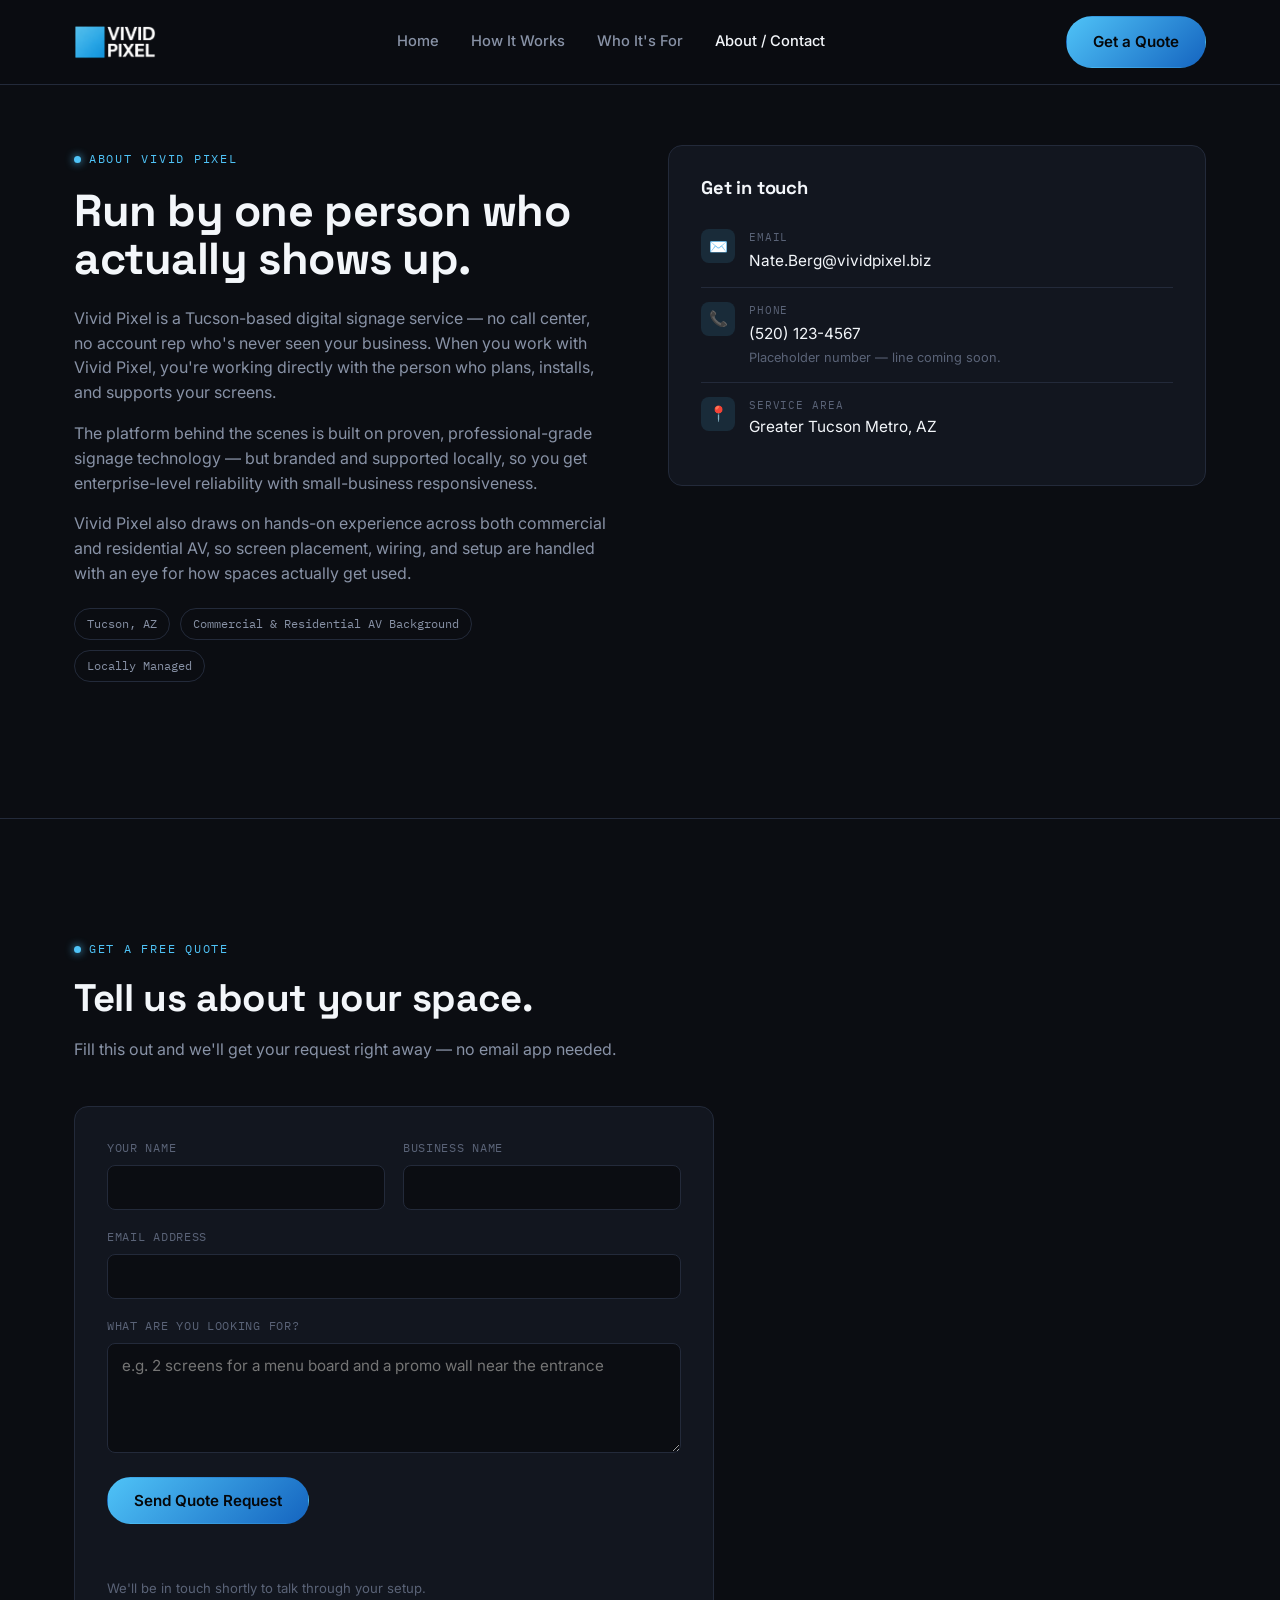
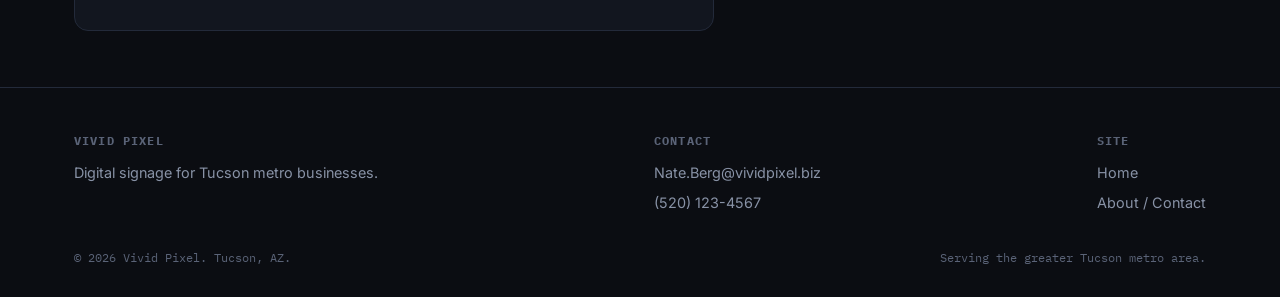
==== commit 8d4b8c43: "Add files via upload" ====
--- a/about.html
+++ b/about.html
@@ -1,6 +1,18 @@
 <!DOCTYPE html>
 <html lang="en">
 <head>
+<!-- ============================================================
+     VIVID PIXEL — ABOUT / CONTACT PAGE
+     ============================================================
+     This page has two main parts:
+       1. The "About" story + contact-info card near the top
+       2. The "Get a Free Quote" form further down (id="quote")
+
+     See the top of index.html for the general file-organization
+     notes (style.css = looks, script.js = behavior). This page
+     shares BOTH of those files with the home page — nothing here
+     is specific to just this page except the actual wording below.
+     ============================================================ -->
 <meta charset="UTF-8">
 <meta name="viewport" content="width=device-width, initial-scale=1.0">
 <title>About &amp; Contact — Vivid Pixel</title>
@@ -8,10 +20,16 @@
 <link rel="icon" href="assets/branding/logo.png">
 <link rel="preconnect" href="https://fonts.googleapis.com">
 <link href="https://fonts.googleapis.com/css2?family=Space+Grotesk:wght@500;700&family=Inter:wght@400;500;600&family=IBM+Plex+Mono:wght@400;500&display=swap" rel="stylesheet">
+<!-- Cache-buster note: see index.html's <head> comments — bump ?v=2 to
+     ?v=3 here (and in index.html, and at the bottom of both pages for
+     script.js) any time you edit style.css/script.js and the live site
+     doesn't seem to reflect your changes. -->
 <link rel="stylesheet" href="style.css?v=2">
 </head>
 <body>
 
+<!-- Same header as index.html, just with "About / Contact" marked as
+     the current page instead of "Home" (see aria-current="page" below). -->
 <header class="site-header">
   <div class="wrap">
     <a href="index.html" class="brand">
@@ -31,15 +49,30 @@
 </header>
 
 <main>
-  <!-- ABOUT -->
+  <!-- ============================================================
+       ABOUT + CONTACT INFO
+       Two columns on desktop (story on the left, contact card on
+       the right), stacked on mobile. That's controlled by
+       .about-grid in style.css.
+       ============================================================ -->
+  <!-- The inline style="padding-top: 60px;" just nudges this section
+       down a bit from the header — a one-off tweak rather than a
+       reusable style.css rule, since it's only needed here. -->
   <section style="padding-top: 60px;">
     <div class="wrap about-grid">
+      <!-- LEFT: the written story -->
       <div class="story">
         <span class="eyebrow">About Vivid Pixel</span>
+        <!-- This heading has its own inline font-size instead of using
+             the site-wide h1 size from style.css, because this page's
+             heading is meant to feel a little smaller/quieter than the
+             big homepage h1. -->
         <h1 style="font-size: clamp(2rem, 4vw, 2.8rem);">Run by one person who actually shows up.</h1>
         <p>Vivid Pixel is a Tucson-based digital signage service — no call center, no account rep who's never seen your business. When you work with Vivid Pixel, you're working directly with the person who plans, installs, and supports your screens.</p>
         <p>The platform behind the scenes is built on proven, professional-grade signage technology — but branded and supported locally, so you get enterprise-level reliability with small-business responsiveness.</p>
         <p>Vivid Pixel also draws on hands-on experience across both commercial and residential AV, so screen placement, wiring, and setup are handled with an eye for how spaces actually get used.</p>
+        <!-- The little pill-shaped tags under the story text. Add/remove
+             a <span class="badge"> to add/remove one. -->
         <div class="badge-row">
           <span class="badge">Tucson, AZ</span>
           <span class="badge">Commercial &amp; Residential AV Background</span>
@@ -47,6 +80,7 @@
         </div>
       </div>
 
+      <!-- RIGHT: the contact-info card (email / phone / service area) -->
       <div class="contact-card">
         <h3 style="margin-bottom: 18px;">Get in touch</h3>
         <div class="contact-row">
@@ -60,6 +94,13 @@
           <span class="icon">📞</span>
           <div>
             <div class="label">Phone</div>
+            <!-- STILL A PLACEHOLDER NUMBER. Once you have a real business
+                 line, update BOTH the visible text "(520) 123-4567" AND
+                 the tel:5201234567 link (just the digits, no punctuation)
+                 right here, plus the matching one in the footer below,
+                 plus the two more in index.html's footer. Four spots
+                 total across both pages. Then delete the "Placeholder
+                 number" note on the next line. -->
             <a class="value" href="tel:5201234567">(520) 123-4567</a>
             <div class="note">Placeholder number — line coming soon.</div>
           </div>
@@ -77,24 +118,76 @@
 
   <hr class="divider" style="margin: 60px 0;">
 
-  <!-- CONTACT FORM -->
+  <!-- ============================================================
+       QUOTE REQUEST FORM
+       id="quote" is what every "Get a Quote" button/link on the
+       site jumps to.
+
+       HOW THIS FORM ACTUALLY SENDS EMAIL (worth understanding,
+       since there's no traditional "server" for a site like this):
+       This form submits to a free third-party service called
+       Web3Forms. The <form action="..."> below points at their
+       API. When someone submits, script.js intercepts that
+       submission (see the "Quote form" section near the bottom of
+       script.js) and sends the data to Web3Forms using JavaScript,
+       which then emails it straight to your inbox. The visitor
+       never leaves this page or opens their own email app.
+
+       Right now there's NO automatic confirmation email back to
+       the customer — that's a paid feature on Web3Forms ($12/mo
+       Pro plan). If you ever want that, upgrading Web3Forms is the
+       fix, and no code changes would be needed beyond flipping a
+       setting in their dashboard.
+       ============================================================ -->
   <section id="quote" class="tight">
     <div class="wrap">
       <div class="section-head">
         <span class="eyebrow">Get a Free Quote</span>
         <h2>Tell us about your space.</h2>
-        <p>Fill this out and it'll open a pre-filled email — no account or signup needed.</p>
+        <!-- This line used to say the form "opens a pre-filled email" —
+             that was leftover copy from an earlier version. Fixed to
+             match what the form actually does now (sends directly,
+             no email app involved). -->
+        <p>Fill this out and we'll get your request right away — no email app needed.</p>
       </div>
 
       <form class="quote-form" style="max-width: 640px;" action="https://api.web3forms.com/submit" method="POST">
-        <!-- Web3Forms configuration (all hidden, none shown to the visitor) -->
+        <!-- ---- Web3Forms configuration fields ----
+             These are all hidden — the visitor never sees or fills
+             these in. They configure how Web3Forms handles the
+             submission. DO NOT delete the access_key line below or
+             the form will stop working entirely (it's the "address"
+             that tells Web3Forms which inbox to deliver to). -->
+
+        <!-- Your unique Web3Forms key — tied to Nate.Berg@vividpixel.biz.
+             Treat this like a mailing address, not a password: it's
+             meant to be public/visible in website code, so there's no
+             security risk in it being here. -->
         <input type="hidden" name="access_key" value="88f871cf-ae2a-49b0-9ded-cb784526333e">
+
+        <!-- The subject line of the email you'll receive -->
         <input type="hidden" name="subject" value="New Quote Request — Vivid Pixel Website">
+
+        <!-- The "from name" shown on the notification email in your inbox -->
         <input type="hidden" name="from_name" value="Vivid Pixel Website">
+
+        <!-- Fallback only: if a visitor's browser somehow can't run the
+             JavaScript version (see script.js), the plain HTML form
+             submission still works, and Web3Forms sends them back to
+             this exact URL afterward so they still see a confirmation
+             message (script.js checks for "?submitted=true" and shows
+             the success text even in this fallback case). You shouldn't
+             need to touch this. -->
         <input type="hidden" name="redirect" value="https://vividpixel.biz/about.html?submitted=true">
-        <!-- Honeypot field: Web3Forms' documented spam-catcher. Real visitors never see or check this. -->
+
+        <!-- Honeypot spam-catcher: a checkbox that's hidden with CSS so
+             real visitors never see it or check it. Spam bots that
+             blindly fill out every field on a page will often check it
+             anyway, and Web3Forms silently discards the submission when
+             they do. Leave this exactly as-is. -->
         <input type="checkbox" name="botcheck" style="display:none" tabindex="-1" autocomplete="off">
 
+        <!-- ---- Actual visible form fields ---- -->
         <div class="form-row">
           <div class="field">
             <label for="name">Your Name</label>
@@ -114,13 +207,21 @@
           <textarea id="message" name="message" placeholder="e.g. 2 screens for a menu board and a promo wall near the entrance"></textarea>
         </div>
         <button type="submit" class="btn btn-primary" style="justify-self: start;">Send Quote Request</button>
+
+        <!-- This empty div is where script.js writes the "Thanks! Your
+             request is in..." success message (or an error message) after
+             someone submits. It's intentionally empty here — don't add
+             text inside it, script.js controls what appears. -->
         <div class="form-status" id="formStatus" role="status" aria-live="polite"></div>
+
         <p class="form-note">We'll be in touch shortly to talk through your setup.</p>
       </form>
     </div>
   </section>
 </main>
 
+<!-- Same footer as index.html — see the comments there for details.
+     Kept identical on purpose so both pages feel consistent. -->
 <footer class="site-footer">
   <div class="wrap">
     <div class="footer-grid">
--- a/style.css
+++ b/style.css
@@ -1,25 +1,61 @@
-/* ===== Vivid Pixel — Design Tokens ===== */
+/* ================================================================
+   VIVID PIXEL — STYLESHEET
+   ================================================================
+   This one file styles BOTH pages (index.html and about.html).
+
+   HOW THIS FILE IS ORGANIZED (top to bottom):
+     1. Design tokens (:root)  — every color/font/spacing value in
+        one place. Change a value here and it updates everywhere
+        that value is used across the whole site.
+     2. Generic base styles    — plain HTML elements (body, links,
+        headings, paragraphs)
+     3. Reusable pieces        — buttons, section spacing, etc.
+     4. Page sections in the order they appear on the page: header,
+        hero, how-it-works, who-it's-for, why, CTA band, footer
+     5. About-page-specific styles (contact card, the quote form)
+     6. The lightbox popup
+     7. The quote form's success/error message styling
+
+   THE SINGLE EASIEST WAY TO RESTYLE THE WHOLE SITE:
+   Change the colors/fonts in the :root block right below this
+   comment. Almost everything else in this file references those
+   values (via var(--something)) instead of repeating raw colors,
+   so editing one line there can change the whole site's look.
+   ================================================================ */
+
+/* ===== Design Tokens =====
+   Think of these as the site's "paint palette" and "font kit."
+   var(--bg) elsewhere in this file just means "use whatever color
+   is set here for --bg." */
 :root {
-  --bg: #0B0D12;
-  --surface: #12161F;
-  --surface-2: #1A2030;
-  --border: #232A3A;
-  --blue-light: #4FC3F7;
-  --blue-deep: #1565C0;
-  --white: #F3F6FA;
-  --muted: #8892A6;
-  --muted-dim: #5A6377;
-
-  --font-display: 'Space Grotesk', sans-serif;
-  --font-body: 'Inter', sans-serif;
-  --font-mono: 'IBM Plex Mono', monospace;
-
-  --radius: 14px;
-  --radius-sm: 8px;
-  --max-width: 1180px;
-}
-
+  --bg: #0B0D12;          /* main page background (near-black) */
+  --surface: #12161F;     /* background for cards/panels sitting on top of the page */
+  --surface-2: #1A2030;   /* a slightly lighter panel color, used for the CTA band */
+  --border: #232A3A;      /* the subtle border/divider color used everywhere */
+  --blue-light: #4FC3F7;  /* the brand's lighter blue — main accent color */
+  --blue-deep: #1565C0;   /* the brand's darker blue — used in gradients with blue-light */
+  --white: #F3F6FA;       /* main text color (an off-white, not pure white) */
+  --muted: #8892A6;       /* secondary/body text color (grayish-blue) */
+  --muted-dim: #5A6377;   /* even quieter text — used for small labels/timestamps */
+
+  /* Font families. These names have to match what's loaded via the
+     Google Fonts <link> in the <head> of index.html/about.html. */
+  --font-display: 'Space Grotesk', sans-serif; /* headlines */
+  --font-body: 'Inter', sans-serif;            /* paragraph text, buttons */
+  --font-mono: 'IBM Plex Mono', monospace;     /* small uppercase labels/tags */
+
+  --radius: 14px;      /* the standard rounded-corner size used on cards */
+  --radius-sm: 8px;     /* a smaller rounded-corner size, used on form inputs */
+  --max-width: 1180px;  /* how wide the page content can get before it stops growing */
+}
+
+/* box-sizing: border-box makes padding/borders count INSIDE an
+   element's declared width instead of adding to it — this is a very
+   standard reset that makes layout math much more predictable. */
 * { box-sizing: border-box; }
+
+/* Makes clicking a same-page link (like "How It Works" in the nav)
+   scroll smoothly instead of jumping instantly. */
 html { scroll-behavior: smooth; }
 
 body {
@@ -28,13 +64,20 @@
   color: var(--white);
   font-family: var(--font-body);
   line-height: 1.55;
-  -webkit-font-smoothing: antialiased;
+  -webkit-font-smoothing: antialiased; /* slightly crisper text rendering on Mac/iOS */
 }
 
 img { max-width: 100%; display: block; }
 
+/* Links inherit whatever text color surrounds them (instead of the
+   default blue/purple) and never show an underline unless we add
+   one specifically somewhere. */
 a { color: inherit; text-decoration: none; }
 
+/* .wrap is the "content container" used inside almost every section —
+   it centers content and stops it from stretching edge-to-edge on
+   wide monitors. If you want the whole site narrower or wider, change
+   --max-width above instead of editing this. */
 .wrap {
   max-width: var(--max-width);
   margin: 0 auto;
@@ -49,12 +92,18 @@
   letter-spacing: -0.01em;
 }
 
+/* clamp(min, preferred, max) makes text scale smoothly between a
+   minimum and maximum size as the screen gets wider/narrower,
+   instead of jumping abruptly at breakpoints. */
 h1 { font-size: clamp(2.4rem, 5vw, 4rem); }
 h2 { font-size: clamp(1.7rem, 3.2vw, 2.4rem); }
 h3 { font-size: 1.15rem; }
 
 p { color: var(--muted); margin: 0 0 1em 0; }
 
+/* The small uppercase blue label that sits above most section
+   headings (e.g. "DIGITAL SIGNAGE, MADE SIMPLE"). The little glowing
+   dot before it is drawn with ::before rather than being an image. */
 .eyebrow {
   font-family: var(--font-mono);
   font-size: 0.78rem;
@@ -73,17 +122,20 @@
   height: 7px;
   border-radius: 50%;
   background: var(--blue-light);
-  box-shadow: 0 0 8px var(--blue-light);
-}
-
-/* Buttons */
+  box-shadow: 0 0 8px var(--blue-light); /* the soft glow around the dot */
+}
+
+/* ===== Buttons =====
+   .btn is the shared base style (size, padding, rounded shape).
+   .btn-primary and .btn-ghost layer on top of it for the two looks
+   used across the site: solid blue gradient, and outlined/transparent. */
 .btn {
   display: inline-flex;
   align-items: center;
   justify-content: center;
   gap: 8px;
   padding: 13px 26px;
-  border-radius: 999px;
+  border-radius: 999px; /* a very large radius = fully pill-shaped */
   font-family: var(--font-body);
   font-weight: 600;
   font-size: 0.95rem;
@@ -92,6 +144,7 @@
   transition: transform 0.15s ease, box-shadow 0.15s ease, background 0.15s ease, border-color 0.15s ease;
 }
 
+/* Visible focus outline for keyboard users (tabbing through the page) */
 .btn:focus-visible {
   outline: 2px solid var(--blue-light);
   outline-offset: 3px;
@@ -101,6 +154,7 @@
   background: linear-gradient(135deg, var(--blue-light), var(--blue-deep));
   color: #05070A;
 }
+/* On hover, the button lifts slightly and gets a soft blue glow shadow */
 .btn-primary:hover { transform: translateY(-2px); box-shadow: 0 10px 24px rgba(79, 195, 247, 0.28); }
 
 .btn-ghost {
@@ -112,18 +166,18 @@
 
 /* ===== Header ===== */
 .site-header {
-  position: sticky;
+  position: sticky; /* stays pinned to the top of the viewport while scrolling */
   top: 0;
-  z-index: 50;
-  background: rgba(11, 13, 18, 0.85);
-  backdrop-filter: blur(10px);
+  z-index: 50; /* keeps it layered above the page content beneath it */
+  background: rgba(11, 13, 18, 0.85); /* semi-transparent so the blur effect below shows through */
+  backdrop-filter: blur(10px); /* the frosted-glass blur effect behind the header */
   border-bottom: 1px solid var(--border);
 }
 
 .site-header .wrap {
   display: flex;
   align-items: center;
-  justify-content: space-between;
+  justify-content: space-between; /* logo on the far left, nav+buttons on the far right */
   padding-top: 16px;
   padding-bottom: 16px;
 }
@@ -138,9 +192,13 @@
   letter-spacing: -0.01em;
 }
 
+/* The actual logo image in the header. If you ever swap the logo
+   file, you likely won't need to touch this — just change the
+   <img src="..."> in the HTML. Adjust "height" here if the new logo
+   looks too big/small next to the nav links. */
 .brand-logo {
   height: 34px;
-  width: auto;
+  width: auto; /* keeps the logo's natural proportions instead of stretching it */
   display: block;
 }
 
@@ -156,11 +214,16 @@
   font-weight: 500;
   transition: color 0.15s ease;
 }
+/* Both a hovered link AND the "current page" link turn white instead
+   of the muted gray — aria-current="page" is set in the HTML on
+   whichever nav link matches the page you're on. */
 nav.main-nav a.nav-link:hover,
 nav.main-nav a.nav-link[aria-current="page"] { color: var(--white); }
 
 .nav-cta { display: flex; align-items: center; gap: 18px; }
 
+/* The ☰ hamburger button — hidden on desktop, shown only on narrow
+   screens (see the @media block just below). */
 .menu-toggle {
   display: none;
   background: none;
@@ -173,6 +236,13 @@
   cursor: pointer;
 }
 
+/* ===== MOBILE NAV (screens 860px wide or narrower) =====
+   Everything inside a @media (max-width: ...) block only applies
+   when the browser window is that width or smaller — this is how
+   the whole site adapts to phones/tablets. This particular block:
+   hides the normal nav + Contact button, shows the hamburger button
+   instead, and defines what the nav looks like once it's opened
+   (script.js adds/removes the "open" class when you tap the button). */
 @media (max-width: 860px) {
   nav.main-nav { display: none; }
   .nav-cta .btn-ghost { display: none; }
@@ -201,10 +271,12 @@
 /* ===== Hero ===== */
 .hero {
   padding: 90px 0 70px;
-  position: relative;
-  overflow: hidden;
-}
-
+  position: relative; /* needed so the glow effect below can be positioned relative to this */
+  overflow: hidden; /* keeps the glow from spilling outside the hero and causing scrollbars */
+}
+
+/* A soft blue glow in the top-right corner of the hero — purely
+   decorative, drawn with a radial gradient rather than an image. */
 .hero::before {
   content: '';
   position: absolute;
@@ -213,9 +285,11 @@
   width: 520px;
   height: 520px;
   background: radial-gradient(circle, rgba(79,195,247,0.16), transparent 70%);
-  pointer-events: none;
-}
-
+  pointer-events: none; /* so it never blocks clicks on anything beneath it */
+}
+
+/* The two-column layout: copy on the left (slightly wider, 1.05fr),
+   mock screen on the right (0.95fr). */
 .hero-grid {
   display: grid;
   grid-template-columns: 1.05fr 0.95fr;
@@ -223,13 +297,14 @@
   align-items: center;
 }
 
+/* On narrower screens, stack into a single column instead of two side by side */
 @media (max-width: 900px) {
   .hero-grid { grid-template-columns: 1fr; }
 }
 
 .hero-copy p.lead {
   font-size: 1.1rem;
-  max-width: 46ch;
+  max-width: 46ch; /* "46ch" = about 46 characters wide, keeps the line length readable */
   margin-bottom: 28px;
 }
 
@@ -245,13 +320,16 @@
   letter-spacing: 0.02em;
 }
 
-/* Signature: mock signage screen */
+/* ===== Signature element: the mock signage screen =====
+   This is the "fake TV" on the right side of the hero. .screen-mockup
+   is the outer frame/card; .screen is the actual dark "display" area
+   inside it where the rotating photos (.slide) live. */
 .screen-mockup {
   background: var(--surface);
   border: 1px solid var(--border);
   border-radius: 20px;
   padding: 16px;
-  box-shadow: 0 30px 60px -20px rgba(0,0,0,0.6);
+  box-shadow: 0 30px 60px -20px rgba(0,0,0,0.6); /* soft drop shadow under the whole card */
 }
 
 .screen-mockup-bar {
@@ -270,6 +348,7 @@
   gap: 6px;
   color: var(--blue-light);
 }
+/* The small pulsing dot next to "LIVE PREVIEW" */
 .screen-mockup-bar .live::before {
   content: '';
   width: 6px;
@@ -279,38 +358,58 @@
   animation: pulse 1.6s infinite ease-in-out;
 }
 
+/* Defines what the "pulse" animation referenced above actually does:
+   fade between fully visible and mostly transparent, on a loop. */
 @keyframes pulse {
   0%, 100% { opacity: 1; }
   50% { opacity: 0.25; }
 }
 
+/* The dark "display" area itself. aspect-ratio: 16/10 keeps its
+   proportions consistent (like a real screen) no matter how wide
+   the hero column is. */
 .screen {
-  position: relative;
+  position: relative; /* needed so the .slide images inside can be positioned absolutely within it */
   aspect-ratio: 16 / 10;
   border-radius: 12px;
-  overflow: hidden;
-  background: linear-gradient(160deg, #0E2A3D, #071019 65%);
-  border: 1px solid var(--border);
-}
-
+  overflow: hidden; /* clips the photos to the screen's rounded corners */
+  background: linear-gradient(160deg, #0E2A3D, #071019 65%); /* visible briefly before an image loads */
+  border: 1px solid var(--border);
+}
+
+/* Each .slide sits stacked exactly on top of the others (inset: 0
+   inside a position:relative parent means "fill the whole parent").
+   Only the ".active" one is visible — script.js swaps which slide
+   has the "active" class every few seconds. */
 .slide {
   position: absolute;
   inset: 0;
   display: flex;
   flex-direction: column;
-  justify-content: flex-end;
+  justify-content: flex-end; /* this only matters for old-style text slides; images ignore it, see below */
   padding: 22px;
   opacity: 0;
-  transform: scale(1.02);
-  transition: opacity 0.6s ease, transform 0.6s ease;
+  transform: scale(1.02); /* slides start very slightly zoomed in, then settle to normal size when active */
+  transition: opacity 0.6s ease, transform 0.6s ease; /* the fade/zoom happens smoothly over 0.6 seconds */
 }
 .slide.active { opacity: 1; transform: scale(1); }
 
-/* Only the visible slide should be clickable — otherwise the last slide
-   in the HTML always sits on top and swallows clicks meant for others. */
+/* IMPORTANT FIX: without this, clicking anywhere on the mock screen
+   would always open whichever slide happens to be LAST in the HTML,
+   regardless of which one you can actually see — because all three
+   slides are stacked in the exact same spot, and by default the one
+   listed last in the HTML sits "on top" for click purposes even
+   when it's invisible (opacity: 0 doesn't stop clicks). This says
+   "only the currently-visible slide should respond to clicks." */
 .slide { pointer-events: none; }
 .slide.active { pointer-events: auto; }
 
+/* These .tag/h4/p rules were built for an earlier version of the
+   hero that showed text overlays (like "Today's Special — Green
+   Chile Burger") instead of real photos. They're not currently used
+   since the hero now shows real images, but they're harmless to
+   leave here — if you ever wanted to add a text-only slide back in
+   alongside the photos, this styling is ready to go. */
 .slide .tag {
   font-family: var(--font-mono);
   font-size: 0.68rem;
@@ -327,8 +426,11 @@
 }
 .slide p { color: rgba(243,246,250,0.75); margin: 0; font-size: 0.9rem; }
 
-/* Image slides (real signage example photos) fill the frame edge-to-edge,
-   cropping to cover rather than being padded/inset like text slides. */
+/* Image slides (the real signage example photos) fill the screen
+   completely edge-to-edge, cropping as needed to cover the whole
+   area (object-fit: cover) rather than being squeezed/stretched or
+   padded like the old text slides above. border-radius: inherit
+   means "match whatever rounded corner the parent .screen has." */
 .slide img {
   width: 100%;
   height: 100%;
@@ -336,10 +438,16 @@
   border-radius: inherit;
 }
 
+/* Removes the 22px padding (set on .slide above) specifically when
+   a slide is inside the "image-screen" version — photos should sit
+   flush against the edges, not indented. */
 .screen.image-screen .slide {
   padding: 0;
 }
 
+/* The cursor turns into a "zoom in" magnifying-glass icon when
+   hovering a clickable preview image, and the image brightens
+   slightly, both as a visual hint that it's clickable. */
 .slide img.lightbox-trigger {
   cursor: zoom-in;
   transition: filter 0.2s ease;
@@ -356,7 +464,10 @@
   margin-top: 14px;
 }
 
-/* ===== Sections ===== */
+/* ===== General section spacing =====
+   Applies to every <section> on the page unless overridden.
+   section.tight is used on a couple of sections that want less
+   breathing room above/below than the default. */
 section { padding: 76px 0; }
 section.tight { padding: 56px 0; }
 .section-head { max-width: 640px; margin-bottom: 44px; }
@@ -364,12 +475,13 @@
 
 .divider { border: none; border-top: 1px solid var(--border); margin: 0; }
 
-/* Steps */
+/* ===== "How It Works" step cards ===== */
 .steps {
   display: grid;
-  grid-template-columns: repeat(3, 1fr);
+  grid-template-columns: repeat(3, 1fr); /* 3 equal-width columns on desktop */
   gap: 28px;
 }
+/* Stack into a single column on narrower screens */
 @media (max-width: 780px) { .steps { grid-template-columns: 1fr; } }
 
 .step {
@@ -388,12 +500,13 @@
 .step h3 { margin-bottom: 10px; }
 .step p { margin: 0; font-size: 0.94rem; }
 
-/* Use case grid */
+/* ===== "Who It's For" use-case cards ===== */
 .use-grid {
   display: grid;
-  grid-template-columns: repeat(4, 1fr);
+  grid-template-columns: repeat(4, 1fr); /* 4 columns on desktop */
   gap: 20px;
 }
+/* Fewer columns as the screen narrows, so cards don't get squeezed too thin */
 @media (max-width: 980px) { .use-grid { grid-template-columns: repeat(2, 1fr); } }
 @media (max-width: 560px) { .use-grid { grid-template-columns: 1fr; } }
 
@@ -404,11 +517,12 @@
   background: linear-gradient(160deg, var(--surface), var(--bg));
   transition: border-color 0.15s ease, transform 0.15s ease;
 }
+/* Cards lift slightly and their border glows blue on hover */
 .use-card:hover { border-color: var(--blue-light); transform: translateY(-3px); }
 .use-card .icon {
   width: 40px; height: 40px;
   border-radius: 10px;
-  background: rgba(79,195,247,0.12);
+  background: rgba(79,195,247,0.12); /* a very faint blue tint behind the emoji */
   color: var(--blue-light);
   display: flex; align-items: center; justify-content: center;
   margin-bottom: 16px;
@@ -417,17 +531,17 @@
 .use-card h3 { font-size: 1rem; margin-bottom: 6px; }
 .use-card p { font-size: 0.88rem; margin: 0; }
 
-/* Why list */
+/* ===== "Why Vivid Pixel" checklist ===== */
 .why-grid {
   display: grid;
-  grid-template-columns: repeat(2, 1fr);
+  grid-template-columns: repeat(2, 1fr); /* 2 columns on desktop */
   gap: 24px 40px;
 }
 @media (max-width: 700px) { .why-grid { grid-template-columns: 1fr; } }
 
 .why-item { display: flex; gap: 14px; }
 .why-item .mark {
-  flex-shrink: 0;
+  flex-shrink: 0; /* keeps the ✓ circle from getting squished if the text next to it wraps */
   width: 30px; height: 30px;
   border-radius: 50%;
   background: rgba(79,195,247,0.12);
@@ -439,7 +553,7 @@
 .why-item h3 { font-size: 1rem; margin-bottom: 4px; }
 .why-item p { margin: 0; font-size: 0.9rem; }
 
-/* CTA band */
+/* ===== Bottom call-to-action band ===== */
 .cta-band {
   background: linear-gradient(135deg, var(--surface-2), var(--surface));
   border: 1px solid var(--border);
@@ -447,14 +561,14 @@
   padding: 52px;
   display: flex;
   align-items: center;
-  justify-content: space-between;
+  justify-content: space-between; /* text on the left, button on the right */
   gap: 30px;
-  flex-wrap: wrap;
+  flex-wrap: wrap; /* lets the button drop below the text on narrow screens instead of overflowing */
 }
 .cta-band h2 { margin-bottom: 8px; }
 .cta-band p { margin: 0; }
 
-/* Footer */
+/* ===== Footer ===== */
 footer.site-footer {
   border-top: 1px solid var(--border);
   padding: 44px 0 30px;
@@ -463,7 +577,7 @@
   display: flex;
   justify-content: space-between;
   gap: 30px;
-  flex-wrap: wrap;
+  flex-wrap: wrap; /* the 3 columns stack on narrow screens instead of squeezing together */
   margin-bottom: 26px;
 }
 .footer-col h4 {
@@ -491,12 +605,16 @@
   gap: 10px;
 }
 
-/* ===== About / Contact page ===== */
+/* ================================================================
+   ABOUT / CONTACT PAGE — styles used only on about.html
+   ================================================================ */
+
+/* The 2-column layout for the About story + contact card */
 .about-grid {
   display: grid;
   grid-template-columns: 1fr 1fr;
   gap: 56px;
-  align-items: start;
+  align-items: start; /* keeps both columns aligned to the top instead of stretching to match height */
 }
 @media (max-width: 900px) { .about-grid { grid-template-columns: 1fr; } }
 
@@ -522,7 +640,7 @@
   padding: 14px 0;
   border-bottom: 1px solid var(--border);
 }
-.contact-row:last-child { border-bottom: none; }
+.contact-row:last-child { border-bottom: none; } /* no divider line under the very last row */
 .contact-row .icon {
   width: 34px; height: 34px;
   border-radius: 8px;
@@ -543,15 +661,18 @@
 .contact-row .value { color: var(--white); font-size: 0.96rem; }
 .contact-row .note { color: var(--muted-dim); font-size: 0.8rem; margin-top: 2px; }
 
+/* ===== The quote request form ===== */
 form.quote-form {
   background: var(--surface);
   border: 1px solid var(--border);
   border-radius: var(--radius);
   padding: 32px;
   display: grid;
-  gap: 18px;
-}
+  gap: 18px; /* the space between each row/field of the form */
+}
+/* "Your Name" and "Business Name" sit side by side on desktop... */
 .form-row { display: grid; grid-template-columns: 1fr 1fr; gap: 18px; }
+/* ...and stack on top of each other on narrow screens */
 @media (max-width: 560px) { .form-row { grid-template-columns: 1fr; } }
 
 .field label {
@@ -575,13 +696,14 @@
   font-family: var(--font-body);
   font-size: 0.95rem;
 }
+/* The blue border glow when you click into a field */
 .field input:focus,
 .field textarea:focus,
 .field select:focus {
   outline: none;
   border-color: var(--blue-light);
 }
-.field textarea { resize: vertical; min-height: 110px; }
+.field textarea { resize: vertical; min-height: 110px; } /* lets visitors drag to make the box taller, but not wider */
 
 .form-note {
   font-size: 0.82rem;
@@ -590,18 +712,23 @@
 }
 
 .story p { font-size: 1rem; }
-.story p:last-child { margin-bottom: 0; }
-
-/* ===== Lightbox (click an image to view it enlarged, in-page) ===== */
+.story p:last-child { margin-bottom: 0; } /* removes the extra gap after the very last paragraph */
+
+/* ================================================================
+   LIGHTBOX (click a preview image to view it enlarged, in-page)
+   ================================================================
+   .lightbox is the full-screen dark overlay. It's always present
+   in the HTML but invisible (opacity: 0, visibility: hidden) until
+   script.js adds the "open" class to it. */
 .lightbox {
-  position: fixed;
-  inset: 0;
-  z-index: 200;
+  position: fixed; /* stays in place even if the page is scrolled */
+  inset: 0; /* covers the entire screen */
+  z-index: 200; /* sits above literally everything else on the page */
   display: flex;
   align-items: center;
   justify-content: center;
   padding: 40px;
-  background: rgba(5, 6, 9, 0.88);
+  background: rgba(5, 6, 9, 0.88); /* the dark dimmed backdrop */
   backdrop-filter: blur(6px);
   opacity: 0;
   visibility: hidden;
@@ -614,20 +741,21 @@
 }
 
 .lightbox-img {
-  max-width: min(90vw, 1100px);
+  max-width: min(90vw, 1100px); /* never wider than 90% of the screen OR 1100px, whichever is smaller */
   max-height: 85vh;
   width: auto;
   height: auto;
   border-radius: var(--radius);
   box-shadow: 0 30px 80px -20px rgba(0,0,0,0.7);
   border: 1px solid var(--border);
-  transform: scale(0.96);
+  transform: scale(0.96); /* starts very slightly small and pops to full size when opened, a subtle "pop" effect */
   transition: transform 0.2s ease;
 }
 .lightbox.open .lightbox-img {
   transform: scale(1);
 }
 
+/* The circular ✕ close button in the corner of the lightbox */
 .lightbox-close {
   position: absolute;
   top: 22px;
@@ -650,17 +778,25 @@
   color: var(--blue-light);
 }
 
-/* Quote form submission status (FormSubmit AJAX result) */
+/* ================================================================
+   QUOTE FORM SUBMISSION STATUS
+   ================================================================
+   Styles the little message that appears under the "Send Quote
+   Request" button after someone submits — either a success message
+   (blue text) or an error message (red text with a fallback mailto
+   link). script.js decides which text goes here and adds either
+   the "success" or "error" class; this file just controls how each
+   one looks. */
 .form-status {
   font-size: 0.9rem;
-  min-height: 1.2em;
+  min-height: 1.2em; /* reserves space so the page doesn't visibly "jump" when the message appears */
 }
 .form-status.success {
   color: var(--blue-light);
 }
 .form-status.error {
-  color: #F87171;
+  color: #F87171; /* a soft red, used only for the error state */
 }
 .form-status.error a {
-  text-decoration: underline;
-}
+  text-decoration: underline; /* makes the "email us directly" fallback link in the error message stand out */
+}
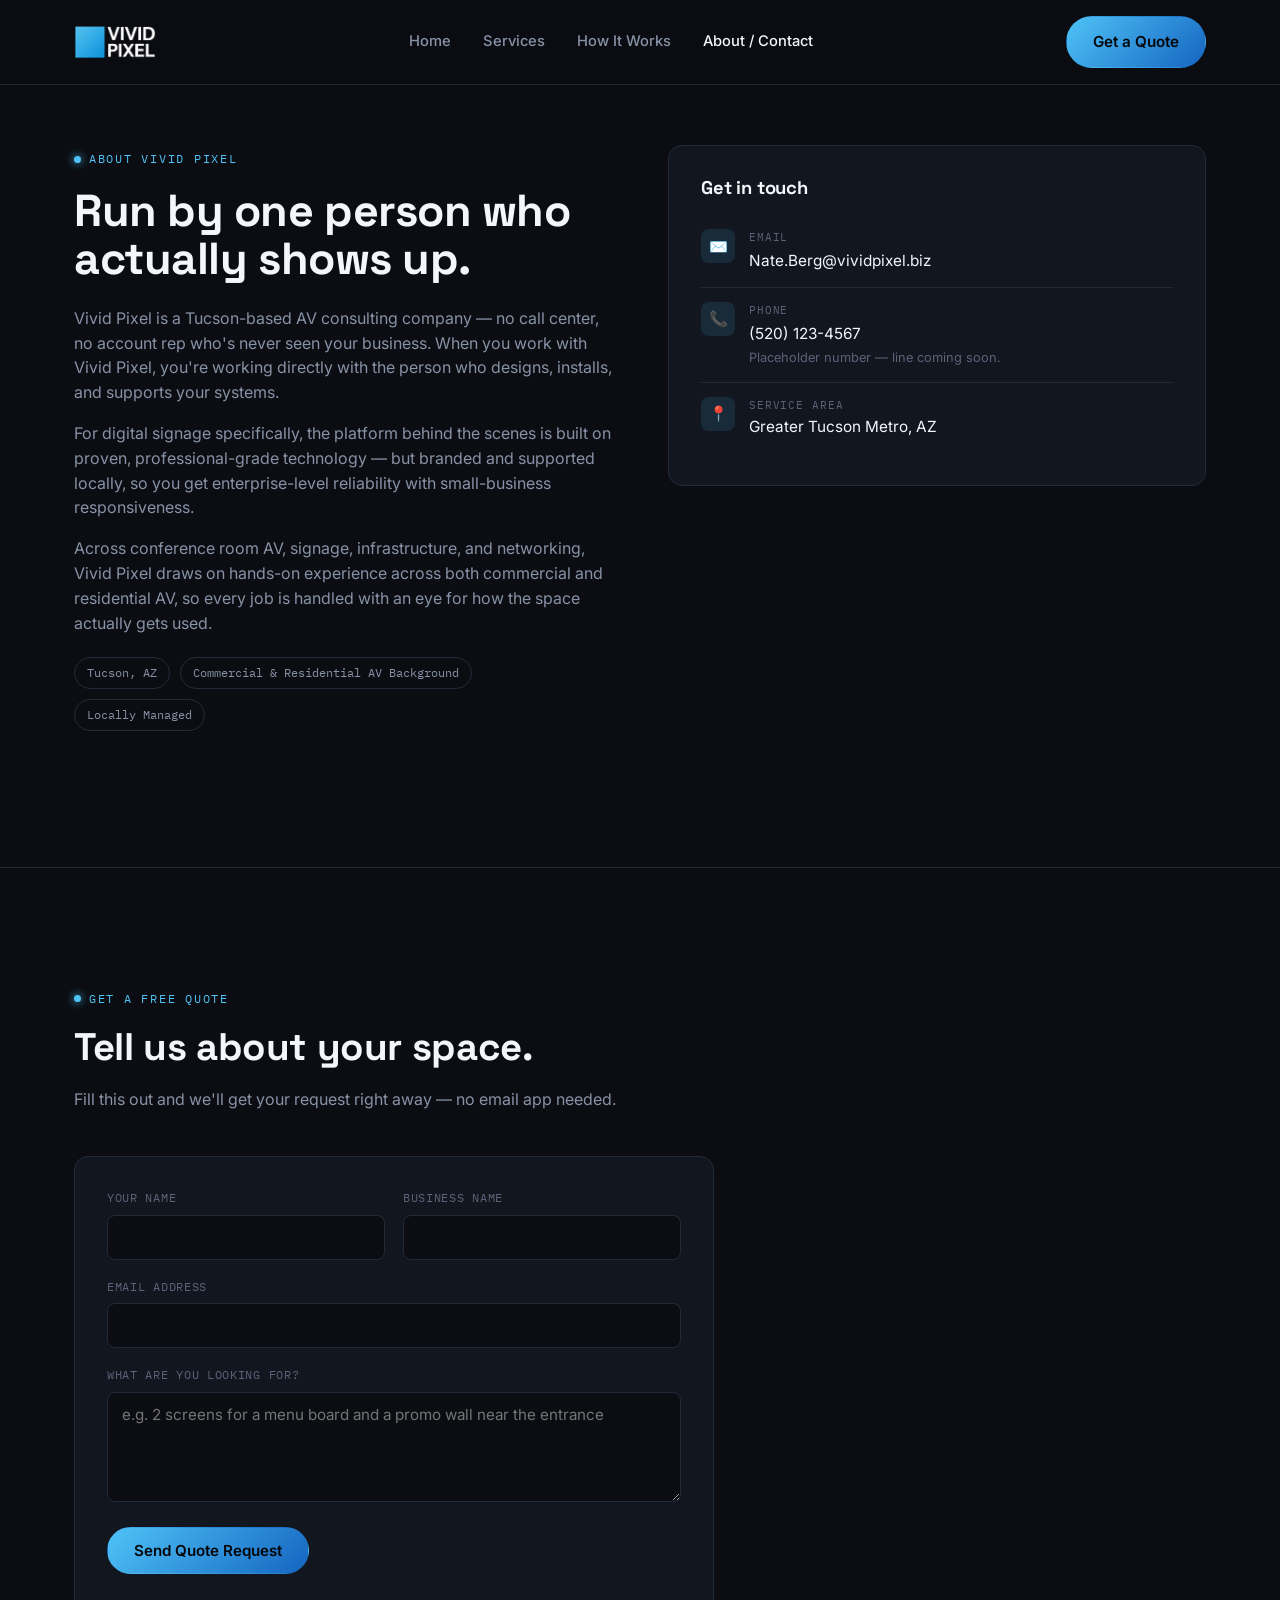
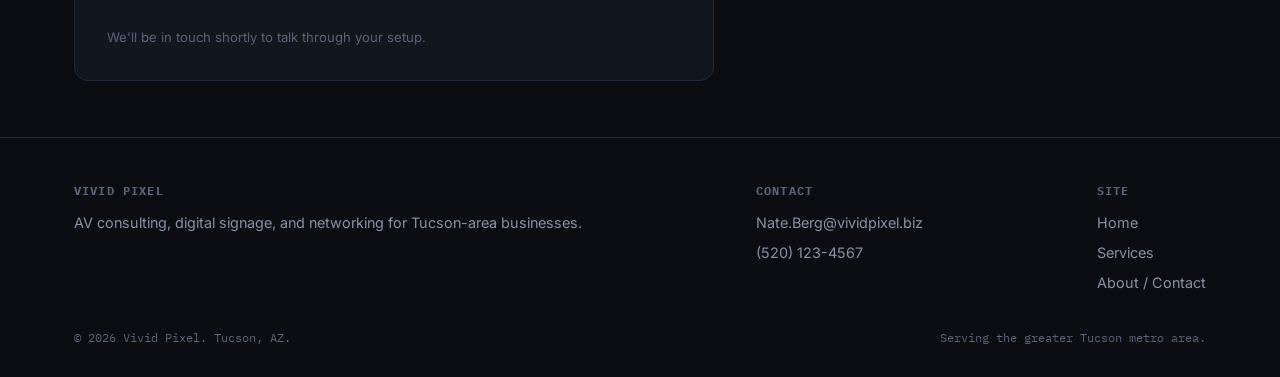
==== commit 006455c7: "Add files via upload" ====
--- a/about.html
+++ b/about.html
@@ -16,7 +16,7 @@
 <meta charset="UTF-8">
 <meta name="viewport" content="width=device-width, initial-scale=1.0">
 <title>About &amp; Contact — Vivid Pixel</title>
-<meta name="description" content="Meet Vivid Pixel and get a free quote for digital signage at your Tucson-area business.">
+<meta name="description" content="Meet Vivid Pixel and get a free quote for AV consulting, digital signage, or networking at your Tucson-area business.">
 <link rel="icon" href="assets/branding/logo.png">
 <link rel="preconnect" href="https://fonts.googleapis.com">
 <link href="https://fonts.googleapis.com/css2?family=Space+Grotesk:wght@500;700&family=Inter:wght@400;500;600&family=IBM+Plex+Mono:wght@400;500&display=swap" rel="stylesheet">
@@ -37,8 +37,8 @@
     </a>
     <nav class="main-nav">
       <a class="nav-link" href="index.html">Home</a>
+      <a class="nav-link" href="services.html">Services</a>
       <a class="nav-link" href="index.html#how-it-works">How It Works</a>
-      <a class="nav-link" href="index.html#who-its-for">Who It's For</a>
       <a class="nav-link" href="about.html" aria-current="page">About / Contact</a>
     </nav>
     <div class="nav-cta">
@@ -68,9 +68,9 @@
              heading is meant to feel a little smaller/quieter than the
              big homepage h1. -->
         <h1 style="font-size: clamp(2rem, 4vw, 2.8rem);">Run by one person who actually shows up.</h1>
-        <p>Vivid Pixel is a Tucson-based digital signage service — no call center, no account rep who's never seen your business. When you work with Vivid Pixel, you're working directly with the person who plans, installs, and supports your screens.</p>
-        <p>The platform behind the scenes is built on proven, professional-grade signage technology — but branded and supported locally, so you get enterprise-level reliability with small-business responsiveness.</p>
-        <p>Vivid Pixel also draws on hands-on experience across both commercial and residential AV, so screen placement, wiring, and setup are handled with an eye for how spaces actually get used.</p>
+        <p>Vivid Pixel is a Tucson-based AV consulting company — no call center, no account rep who's never seen your business. When you work with Vivid Pixel, you're working directly with the person who designs, installs, and supports your systems.</p>
+        <p>For digital signage specifically, the platform behind the scenes is built on proven, professional-grade technology — but branded and supported locally, so you get enterprise-level reliability with small-business responsiveness.</p>
+        <p>Across conference room AV, signage, infrastructure, and networking, Vivid Pixel draws on hands-on experience across both commercial and residential AV, so every job is handled with an eye for how the space actually gets used.</p>
         <!-- The little pill-shaped tags under the story text. Add/remove
              a <span class="badge"> to add/remove one. -->
         <div class="badge-row">
@@ -227,7 +227,7 @@
     <div class="footer-grid">
       <div class="footer-col">
         <h4>Vivid Pixel</h4>
-        <p>Digital signage for Tucson metro businesses.</p>
+        <p>AV consulting, digital signage, and networking for Tucson-area businesses.</p>
       </div>
       <div class="footer-col">
         <h4>Contact</h4>
@@ -237,6 +237,7 @@
       <div class="footer-col">
         <h4>Site</h4>
         <a href="index.html">Home</a>
+        <a href="services.html">Services</a>
         <a href="about.html">About / Contact</a>
       </div>
     </div>
--- a/style.css
+++ b/style.css
@@ -456,6 +456,97 @@
   filter: brightness(1.08);
 }
 
+/* ================================================================
+   HOME HERO — "SERVICE PEEK" CARDS
+   ================================================================
+   The 2x2 grid of clickable service cards that replaced the old
+   animated mock-screen as the Home page hero's visual. Each card is
+   an <a> tag linking straight to that service's section on
+   services.html (via #conference-room, #signage, etc.).
+
+   If you add a 5th service someday: copy a card block in
+   index.html, and this grid will wrap it automatically — but with
+   5 cards in a 2-column grid the last one sits alone on its own
+   row, which looks a bit lopsided. Either add a 6th, or change
+   "repeat(2, 1fr)" below to "repeat(3, 1fr)". */
+.service-peek-grid {
+  display: grid;
+  grid-template-columns: repeat(2, 1fr);
+  gap: 16px;
+}
+/* Stack to a single column on very narrow phones */
+@media (max-width: 480px) { .service-peek-grid { grid-template-columns: 1fr; } }
+
+.service-peek {
+  display: block; /* it's an <a> tag — this makes it behave as a full card rather than an inline text link */
+  background: var(--surface);
+  border: 1px solid var(--border);
+  border-radius: var(--radius);
+  padding: 22px 20px;
+  transition: border-color 0.15s ease, transform 0.15s ease;
+}
+/* Same lift-and-glow hover treatment used on the .use-card grid,
+   kept consistent so all clickable cards on the site feel alike */
+.service-peek:hover { border-color: var(--blue-light); transform: translateY(-3px); }
+.service-peek .icon { font-size: 1.4rem; margin-bottom: 10px; display: block; }
+.service-peek h3 { font-size: 0.98rem; margin-bottom: 6px; }
+.service-peek p { font-size: 0.82rem; margin: 0; }
+
+/* ================================================================
+   SERVICES PAGE (services.html)
+   ================================================================
+   .service-split is the two-column layout used where a service has
+   a visual next to its description (currently just Digital Signage,
+   which shows the mock screen). It's functionally the same as
+   .hero-grid, but named separately so it's obvious it's an
+   intentional reuse outside the hero rather than a copy/paste slip. */
+.service-split {
+  display: grid;
+  grid-template-columns: 1fr 1fr;
+  gap: 48px;
+  align-items: center;
+}
+@media (max-width: 900px) { .service-split { grid-template-columns: 1fr; } }
+
+/* The "what's included" checkmark list under each service's
+   description. The ✓ marks are drawn with ::before rather than
+   being real list bullets, which is why list-style is turned off. */
+.service-features {
+  list-style: none;
+  padding: 0;
+  margin: 20px 0 0 0;
+  display: grid;
+  gap: 10px;
+}
+.service-features li {
+  display: flex;
+  gap: 10px;
+  align-items: flex-start;
+  font-size: 0.92rem;
+  color: var(--muted);
+}
+.service-features li::before {
+  content: '✓';
+  color: var(--blue-light);
+  flex-shrink: 0; /* keeps the ✓ from shrinking when the text beside it wraps to multiple lines */
+  font-family: var(--font-mono);
+}
+
+/* A small callout box for being upfront about something. Currently
+   used once, under Networking Setup, to make clear that Cat5/6
+   cable runs are coordinated through a subcontractor rather than
+   done in-house. Kept generic in case another service needs a
+   similar disclosure later. */
+.service-note {
+  font-size: 0.85rem;
+  color: var(--muted-dim);
+  background: var(--surface);
+  border: 1px solid var(--border);
+  border-radius: var(--radius-sm);
+  padding: 12px 16px;
+  margin-top: 16px;
+}
+
 .mockup-caption {
   text-align: center;
   font-family: var(--font-mono);
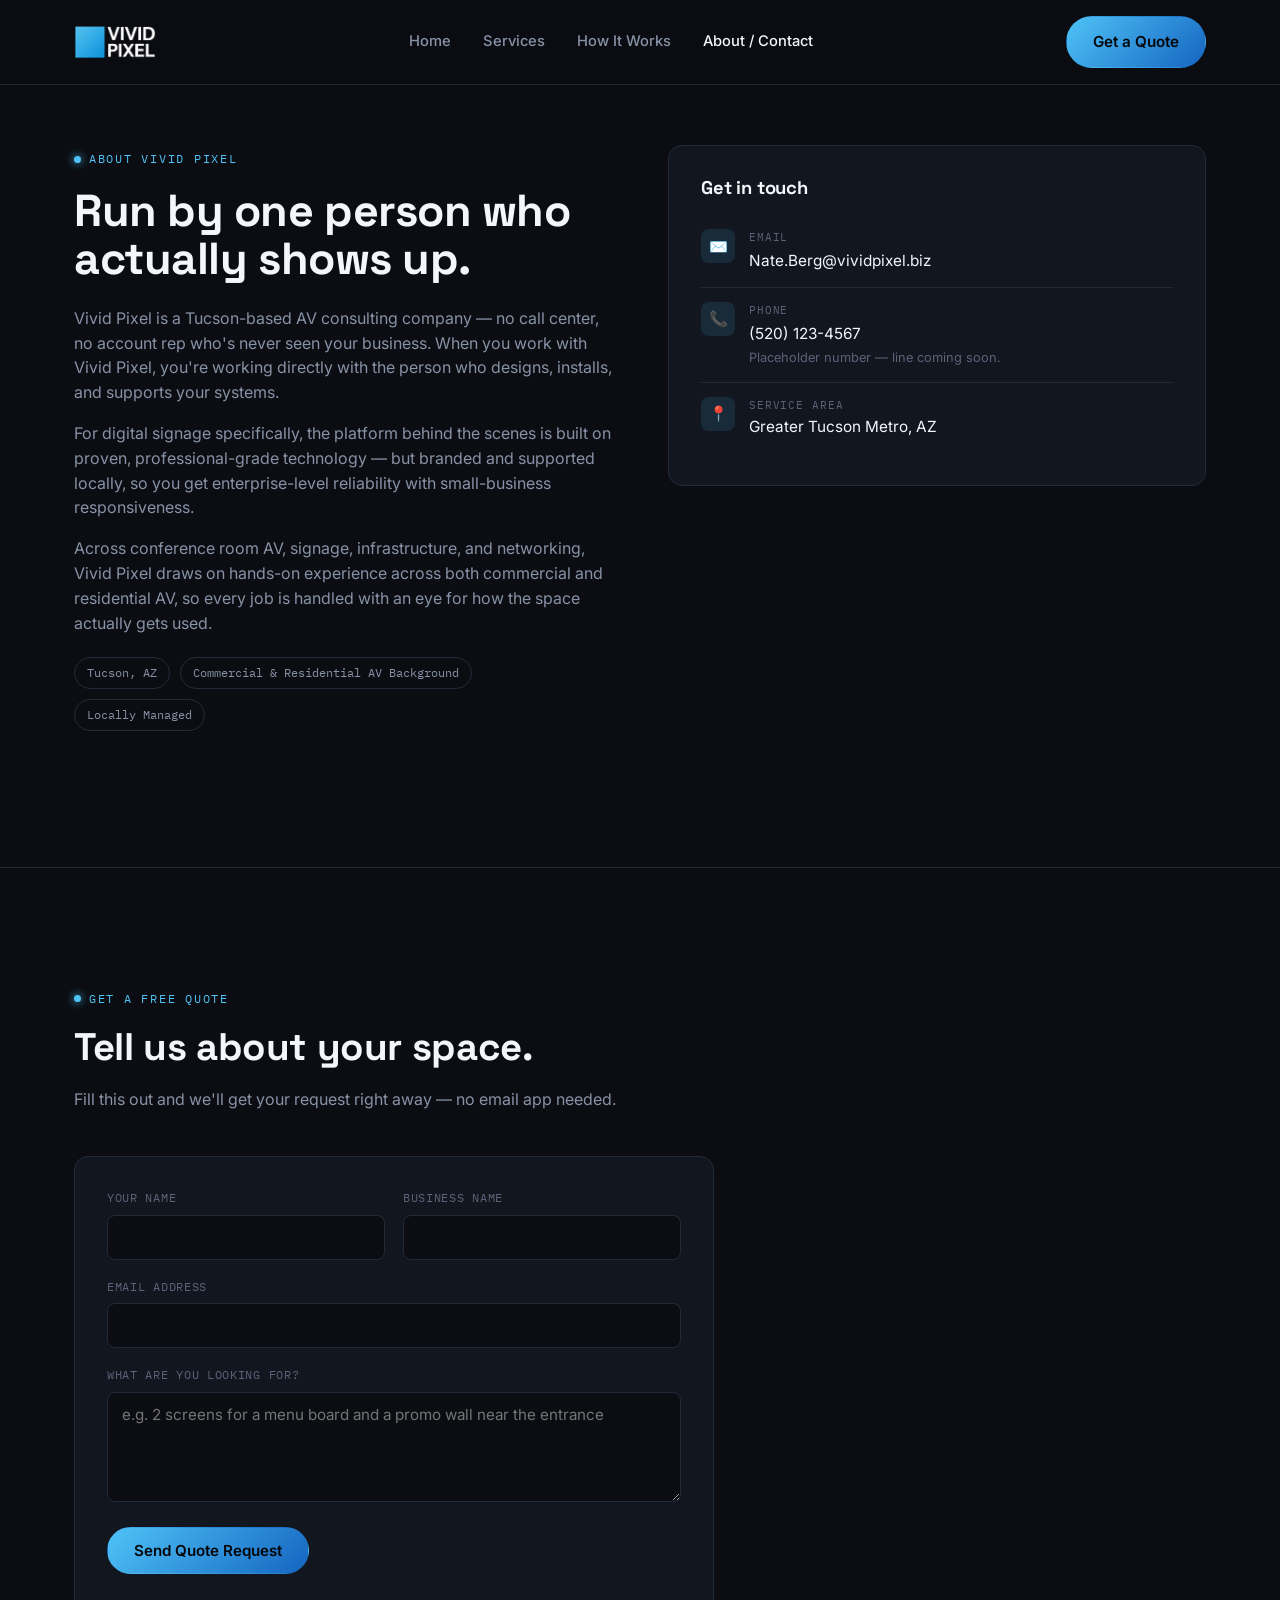
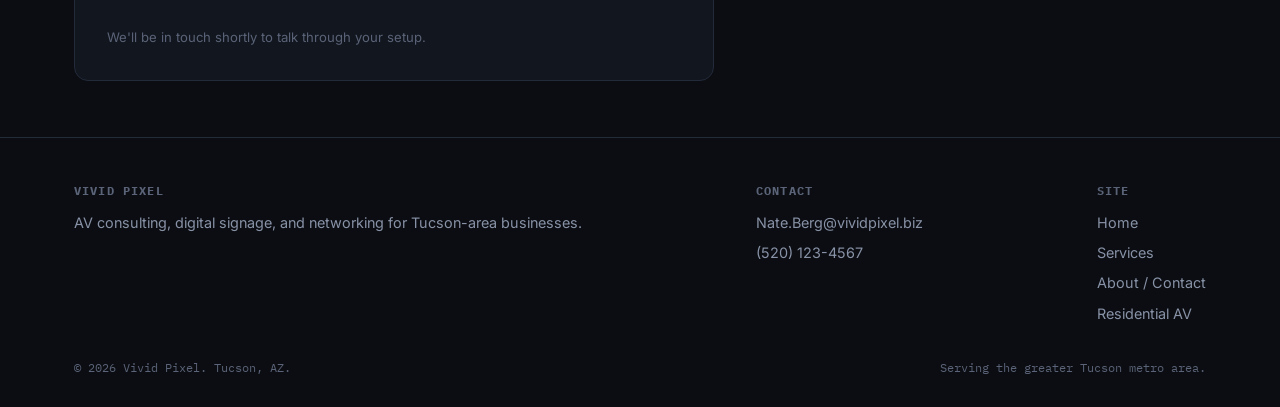
==== commit 3f3c2654: "Add files via upload" ====
--- a/about.html
+++ b/about.html
@@ -239,6 +239,7 @@
         <a href="index.html">Home</a>
         <a href="services.html">Services</a>
         <a href="about.html">About / Contact</a>
+        <a href="residential.html">Residential AV</a>
       </div>
     </div>
     <div class="footer-bottom">
